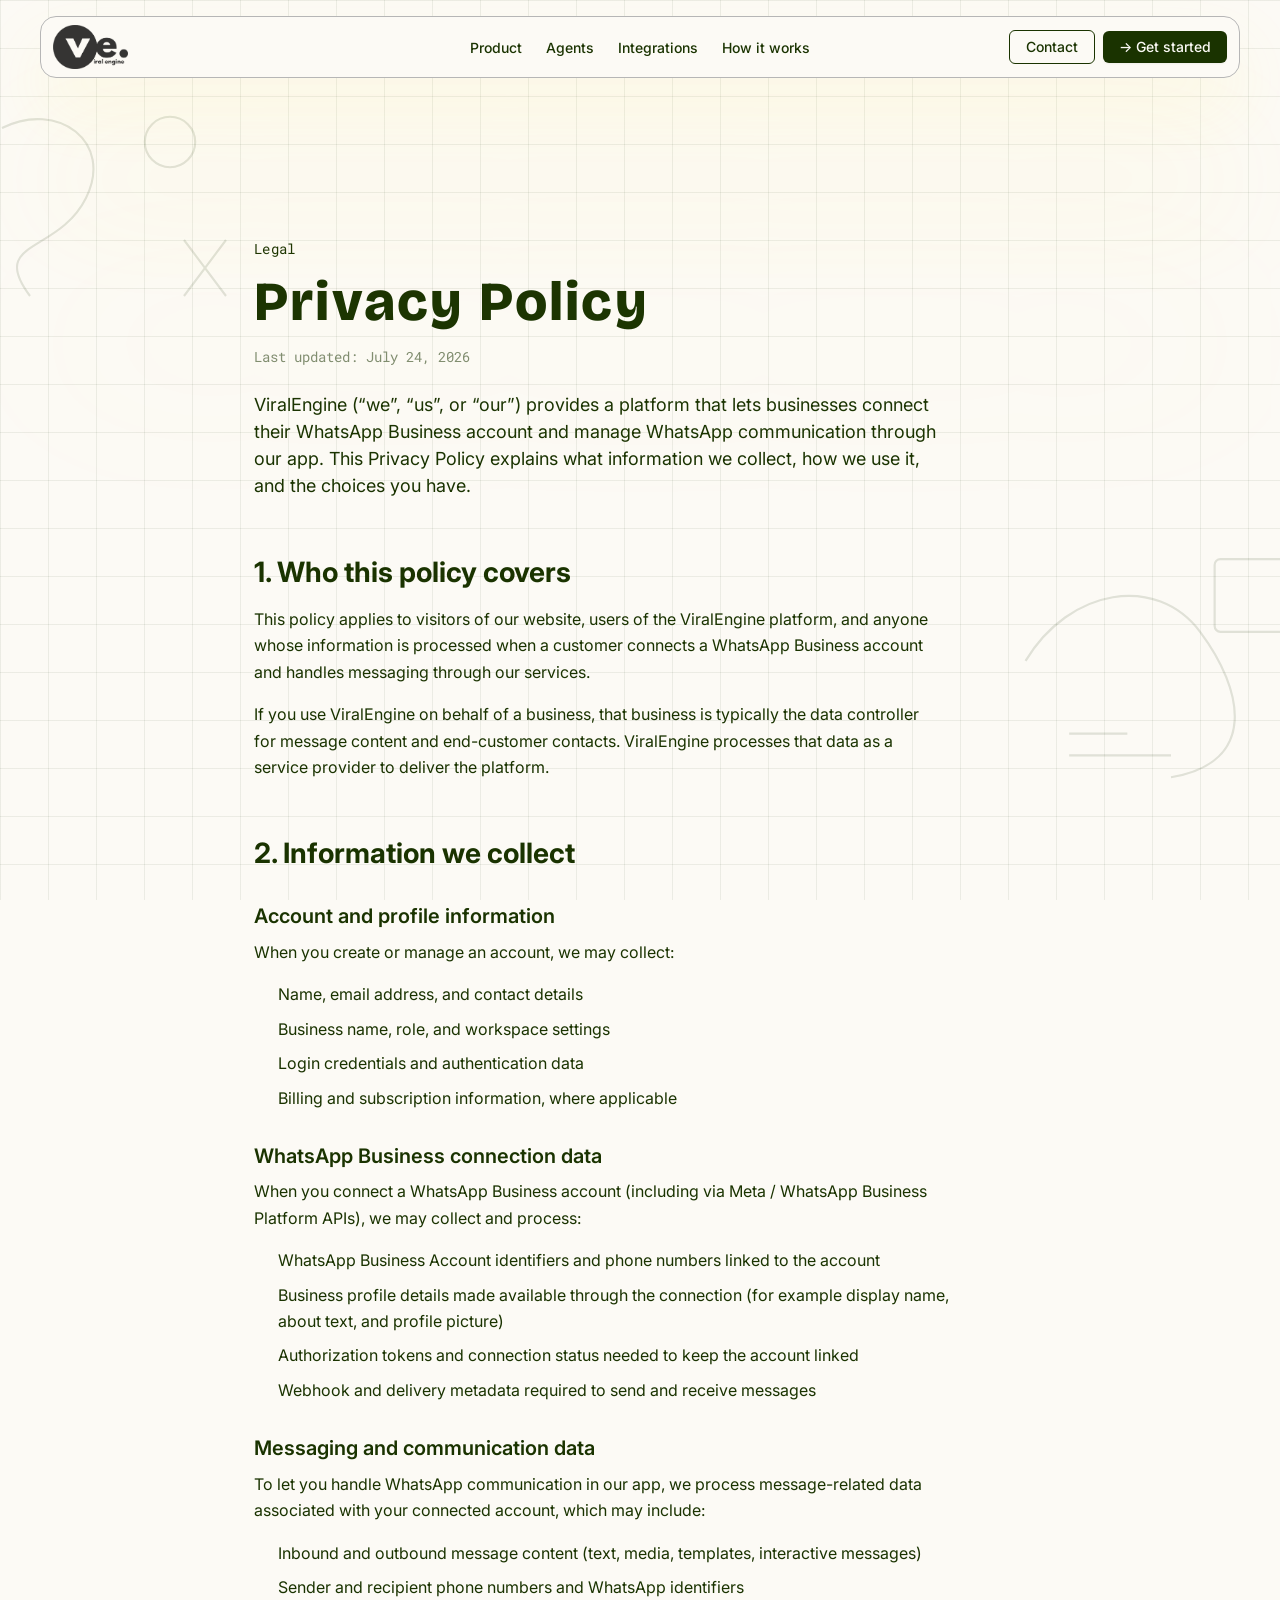
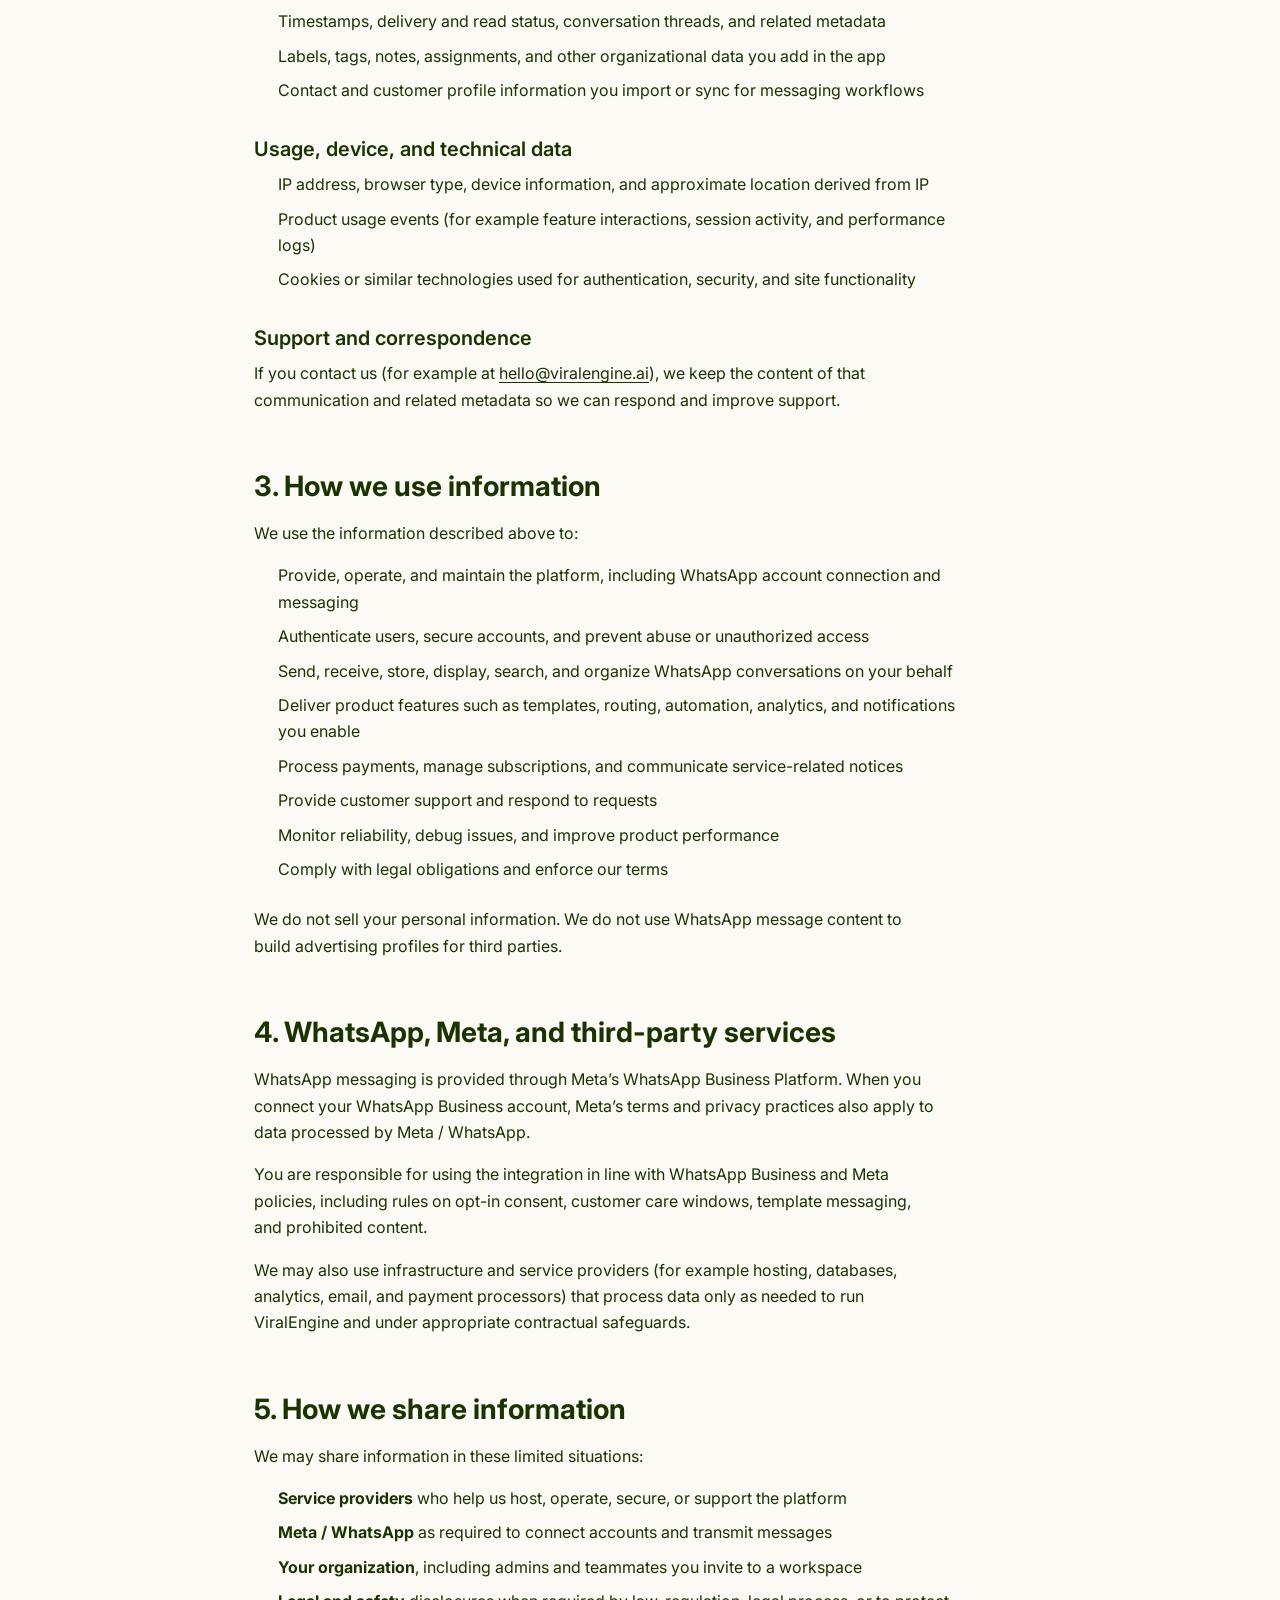
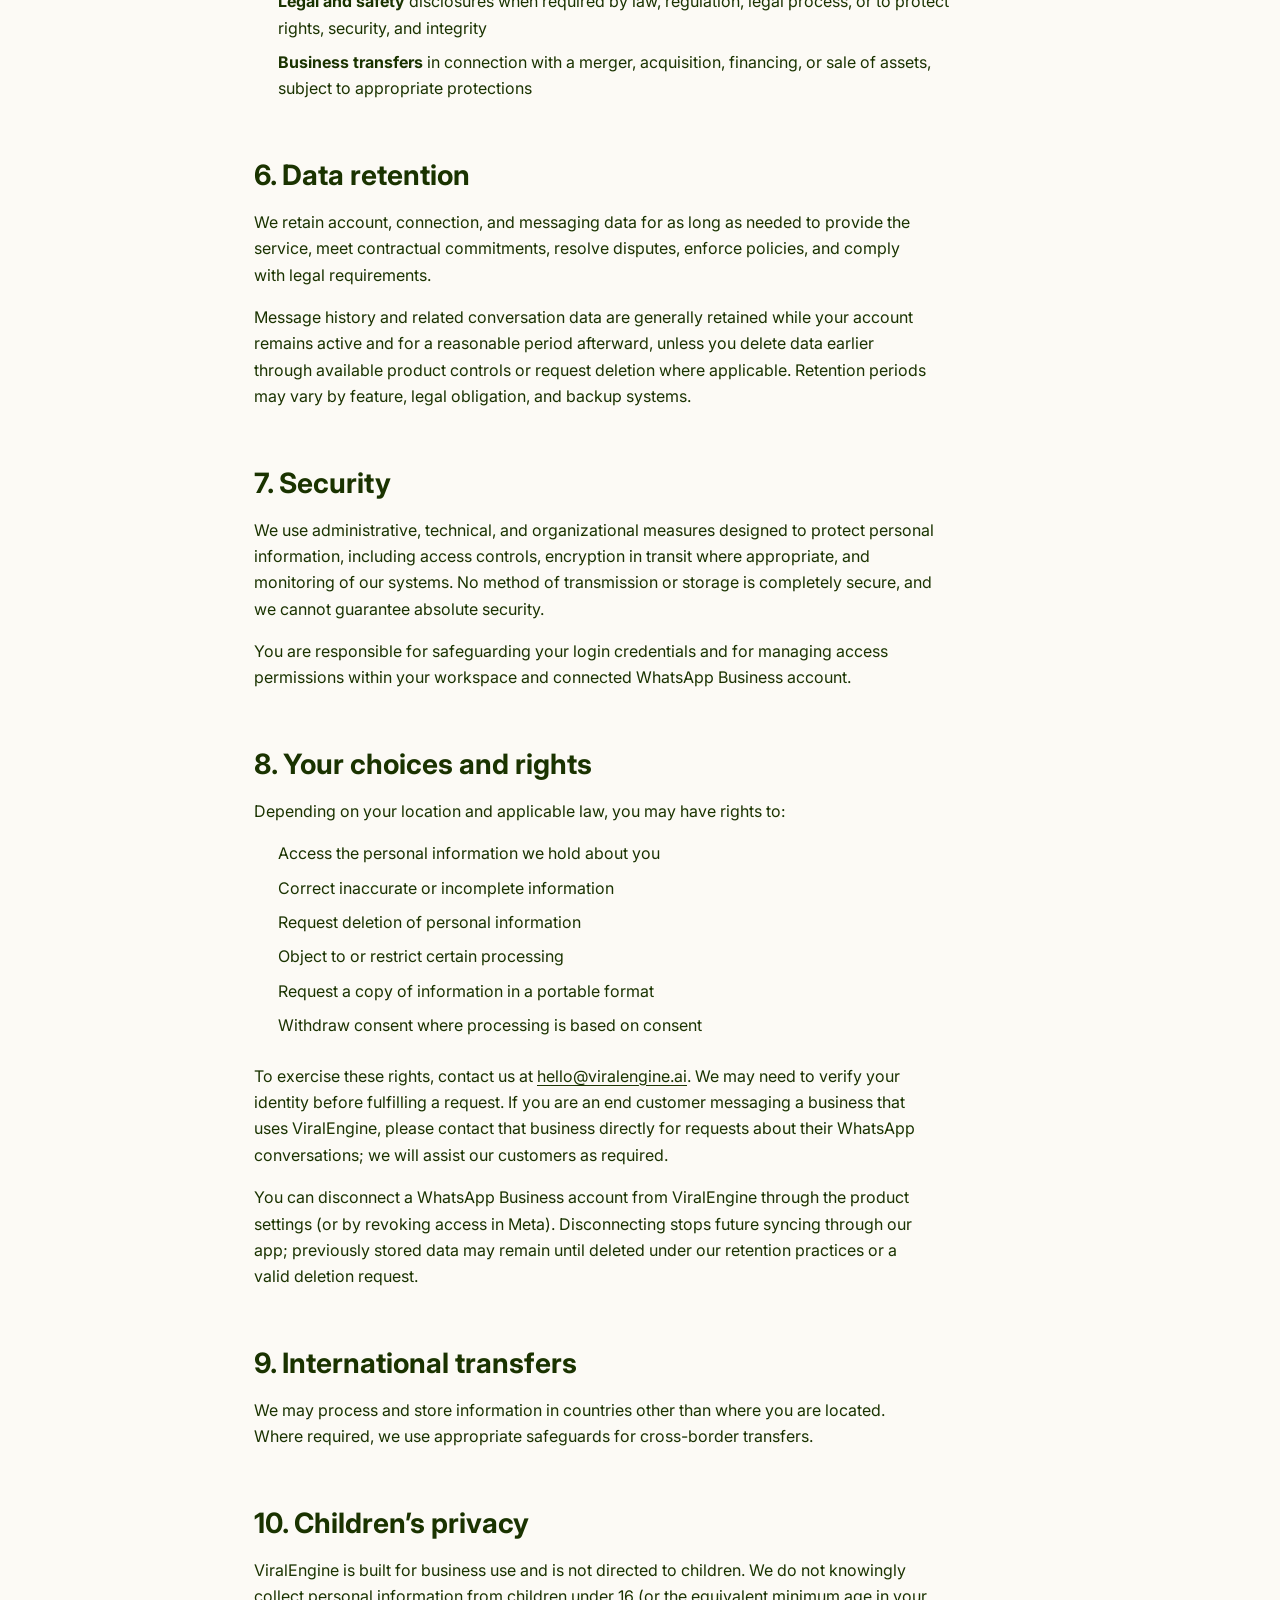
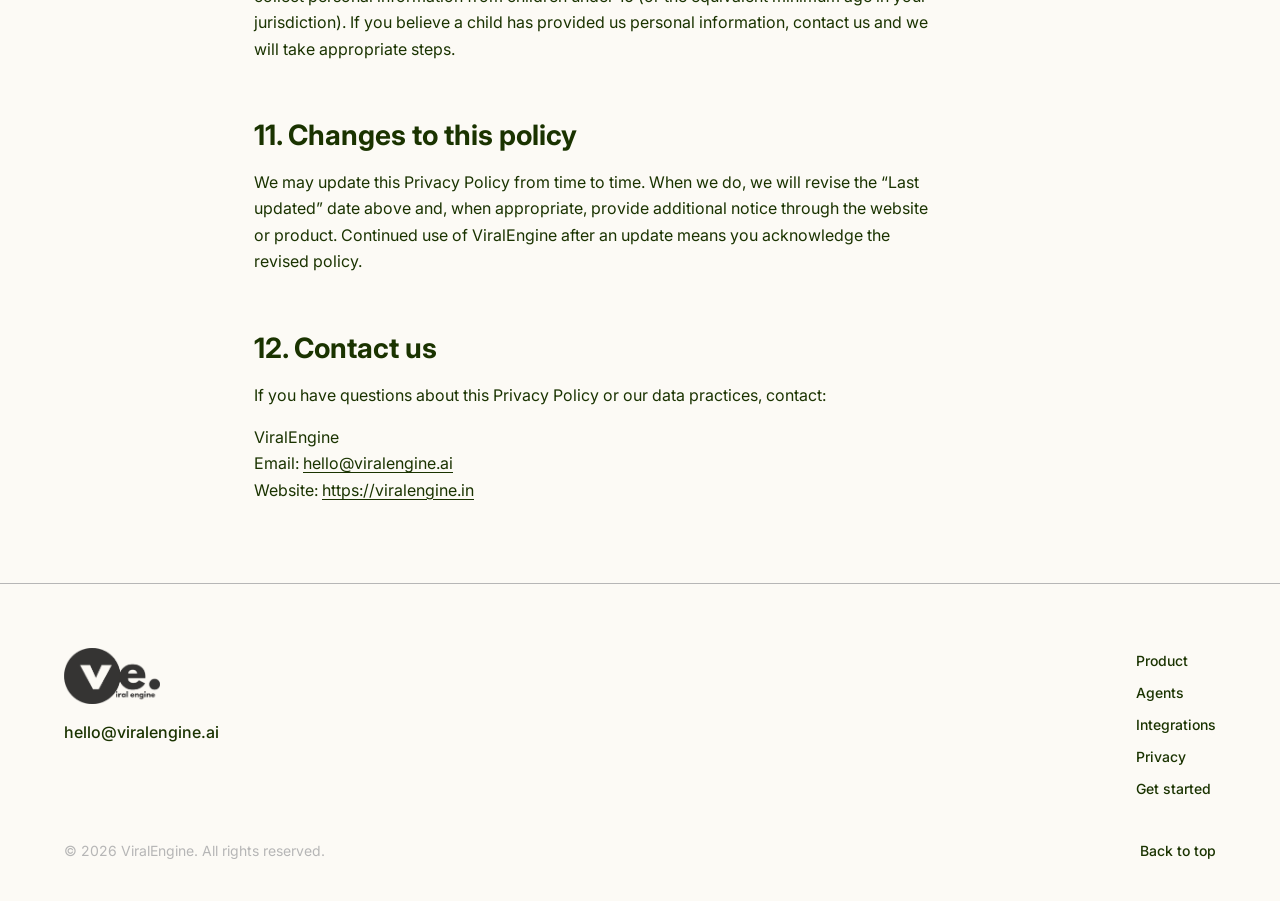
==== privacy.html @ c838c8eb "Add privacy policy page for WhatsApp Business platform use. Co-authored-by: Cursor <cursoragent@curs" ====
<!DOCTYPE html>
<html lang="en">
<head>
  <meta charset="UTF-8">
  <meta name="viewport" content="width=device-width, initial-scale=1.0">

  <title>Privacy Policy — ViralEngine</title>
  <meta name="description" content="How ViralEngine collects, uses, and protects data when you connect your WhatsApp Business account and manage messaging through our platform.">
  <meta name="robots" content="index, follow">

  <meta property="og:title" content="Privacy Policy — ViralEngine">
  <meta property="og:description" content="How ViralEngine handles account data, WhatsApp Business messaging, and your privacy rights.">
  <meta property="og:type" content="website">

  <link rel="preconnect" href="https://fonts.googleapis.com">
  <link rel="preconnect" href="https://fonts.gstatic.com" crossorigin>
  <link href="https://fonts.googleapis.com/css2?family=Bricolage+Grotesque:opsz,wght@12..96,800&family=Inter:wght@300;400;500;600;700&family=Roboto+Mono:wght@400&display=swap" rel="stylesheet">
  <link rel="stylesheet" href="./index.css">
</head>
<body>
  <div class="sketch-bg" aria-hidden="true">
    <svg class="sketch sketch--tl" viewBox="0 0 200 200" fill="none">
      <path d="M20 40c40-20 80 10 60 50s-70 30-40 70" stroke="currentColor" stroke-width="1.5"/>
      <circle cx="140" cy="50" r="18" stroke="currentColor" stroke-width="1.5"/>
      <path d="M150 120l30 40M180 120l-30 40" stroke="currentColor" stroke-width="1.5"/>
    </svg>
    <svg class="sketch sketch--br" viewBox="0 0 220 180" fill="none">
      <path d="M10 90c30-50 90-60 120-20s40 90-20 100" stroke="currentColor" stroke-width="1.5"/>
      <rect x="140" y="20" width="50" height="50" rx="4" stroke="currentColor" stroke-width="1.5"/>
      <path d="M40 140h40M40 155h70" stroke="currentColor" stroke-width="1.5"/>
    </svg>
  </div>

  <header class="nav" id="main-header">
    <div class="nav-shell">
      <a href="./index.html" class="nav-logo" id="nav-logo" aria-label="ViralEngine Home">
        <img class="logo-img" src="./assets/logo.png" alt="ViralEngine" width="137" height="80" decoding="async">
      </a>

      <nav aria-label="Main Navigation">
        <ul class="nav-links" id="nav-menu">
          <li><a href="./index.html#product">Product</a></li>
          <li><a href="./index.html#agents">Agents</a></li>
          <li><a href="./index.html#integrations">Integrations</a></li>
          <li><a href="./index.html#process">How it works</a></li>
          <li class="nav-mobile-cta">
            <a href="https://calendly.com/roopamg777/30min" target="_blank" rel="noopener noreferrer" class="btn-primary btn-primary--compact">→ Get started</a>
          </li>
        </ul>
      </nav>

      <div class="nav-actions">
        <a href="mailto:hello@viralengine.ai" class="btn-outline">Contact</a>
        <a href="https://calendly.com/roopamg777/30min" target="_blank" rel="noopener noreferrer" class="btn-primary btn-primary--compact">→ Get started</a>
        <button class="mobile-toggle" id="mobile-menu-toggle" aria-label="Toggle Navigation Menu" aria-expanded="false" type="button">
          <span></span>
          <span></span>
        </button>
      </div>
    </div>
  </header>

  <main>
    <section class="legal-hero">
      <div class="container container--narrow">
        <p class="mono-label">Legal</p>
        <h1 class="legal-title">Privacy Policy</h1>
        <p class="legal-updated">Last updated: July 24, 2026</p>
        <p class="legal-lead">
          ViralEngine (“we”, “us”, or “our”) provides a platform that lets businesses connect their WhatsApp Business account and manage WhatsApp communication through our app. This Privacy Policy explains what information we collect, how we use it, and the choices you have.
        </p>
      </div>
    </section>

    <section class="section section--tight legal-section">
      <div class="container container--narrow">
        <article class="legal-content">
          <h2>1. Who this policy covers</h2>
          <p>
            This policy applies to visitors of our website, users of the ViralEngine platform, and anyone whose information is processed when a customer connects a WhatsApp Business account and handles messaging through our services.
          </p>
          <p>
            If you use ViralEngine on behalf of a business, that business is typically the data controller for message content and end-customer contacts. ViralEngine processes that data as a service provider to deliver the platform.
          </p>

          <h2>2. Information we collect</h2>

          <h3>Account and profile information</h3>
          <p>When you create or manage an account, we may collect:</p>
          <ul>
            <li>Name, email address, and contact details</li>
            <li>Business name, role, and workspace settings</li>
            <li>Login credentials and authentication data</li>
            <li>Billing and subscription information, where applicable</li>
          </ul>

          <h3>WhatsApp Business connection data</h3>
          <p>
            When you connect a WhatsApp Business account (including via Meta / WhatsApp Business Platform APIs), we may collect and process:
          </p>
          <ul>
            <li>WhatsApp Business Account identifiers and phone numbers linked to the account</li>
            <li>Business profile details made available through the connection (for example display name, about text, and profile picture)</li>
            <li>Authorization tokens and connection status needed to keep the account linked</li>
            <li>Webhook and delivery metadata required to send and receive messages</li>
          </ul>

          <h3>Messaging and communication data</h3>
          <p>
            To let you handle WhatsApp communication in our app, we process message-related data associated with your connected account, which may include:
          </p>
          <ul>
            <li>Inbound and outbound message content (text, media, templates, interactive messages)</li>
            <li>Sender and recipient phone numbers and WhatsApp identifiers</li>
            <li>Timestamps, delivery and read status, conversation threads, and related metadata</li>
            <li>Labels, tags, notes, assignments, and other organizational data you add in the app</li>
            <li>Contact and customer profile information you import or sync for messaging workflows</li>
          </ul>

          <h3>Usage, device, and technical data</h3>
          <ul>
            <li>IP address, browser type, device information, and approximate location derived from IP</li>
            <li>Product usage events (for example feature interactions, session activity, and performance logs)</li>
            <li>Cookies or similar technologies used for authentication, security, and site functionality</li>
          </ul>

          <h3>Support and correspondence</h3>
          <p>
            If you contact us (for example at <a href="mailto:hello@viralengine.ai">hello@viralengine.ai</a>), we keep the content of that communication and related metadata so we can respond and improve support.
          </p>

          <h2>3. How we use information</h2>
          <p>We use the information described above to:</p>
          <ul>
            <li>Provide, operate, and maintain the platform, including WhatsApp account connection and messaging</li>
            <li>Authenticate users, secure accounts, and prevent abuse or unauthorized access</li>
            <li>Send, receive, store, display, search, and organize WhatsApp conversations on your behalf</li>
            <li>Deliver product features such as templates, routing, automation, analytics, and notifications you enable</li>
            <li>Process payments, manage subscriptions, and communicate service-related notices</li>
            <li>Provide customer support and respond to requests</li>
            <li>Monitor reliability, debug issues, and improve product performance</li>
            <li>Comply with legal obligations and enforce our terms</li>
          </ul>
          <p>
            We do not sell your personal information. We do not use WhatsApp message content to build advertising profiles for third parties.
          </p>

          <h2>4. WhatsApp, Meta, and third-party services</h2>
          <p>
            WhatsApp messaging is provided through Meta’s WhatsApp Business Platform. When you connect your WhatsApp Business account, Meta’s terms and privacy practices also apply to data processed by Meta / WhatsApp.
          </p>
          <p>
            You are responsible for using the integration in line with WhatsApp Business and Meta policies, including rules on opt-in consent, customer care windows, template messaging, and prohibited content.
          </p>
          <p>
            We may also use infrastructure and service providers (for example hosting, databases, analytics, email, and payment processors) that process data only as needed to run ViralEngine and under appropriate contractual safeguards.
          </p>

          <h2>5. How we share information</h2>
          <p>We may share information in these limited situations:</p>
          <ul>
            <li><strong>Service providers</strong> who help us host, operate, secure, or support the platform</li>
            <li><strong>Meta / WhatsApp</strong> as required to connect accounts and transmit messages</li>
            <li><strong>Your organization</strong>, including admins and teammates you invite to a workspace</li>
            <li><strong>Legal and safety</strong> disclosures when required by law, regulation, legal process, or to protect rights, security, and integrity</li>
            <li><strong>Business transfers</strong> in connection with a merger, acquisition, financing, or sale of assets, subject to appropriate protections</li>
          </ul>

          <h2>6. Data retention</h2>
          <p>
            We retain account, connection, and messaging data for as long as needed to provide the service, meet contractual commitments, resolve disputes, enforce policies, and comply with legal requirements.
          </p>
          <p>
            Message history and related conversation data are generally retained while your account remains active and for a reasonable period afterward, unless you delete data earlier through available product controls or request deletion where applicable. Retention periods may vary by feature, legal obligation, and backup systems.
          </p>

          <h2>7. Security</h2>
          <p>
            We use administrative, technical, and organizational measures designed to protect personal information, including access controls, encryption in transit where appropriate, and monitoring of our systems. No method of transmission or storage is completely secure, and we cannot guarantee absolute security.
          </p>
          <p>
            You are responsible for safeguarding your login credentials and for managing access permissions within your workspace and connected WhatsApp Business account.
          </p>

          <h2>8. Your choices and rights</h2>
          <p>Depending on your location and applicable law, you may have rights to:</p>
          <ul>
            <li>Access the personal information we hold about you</li>
            <li>Correct inaccurate or incomplete information</li>
            <li>Request deletion of personal information</li>
            <li>Object to or restrict certain processing</li>
            <li>Request a copy of information in a portable format</li>
            <li>Withdraw consent where processing is based on consent</li>
          </ul>
          <p>
            To exercise these rights, contact us at <a href="mailto:hello@viralengine.ai">hello@viralengine.ai</a>. We may need to verify your identity before fulfilling a request. If you are an end customer messaging a business that uses ViralEngine, please contact that business directly for requests about their WhatsApp conversations; we will assist our customers as required.
          </p>
          <p>
            You can disconnect a WhatsApp Business account from ViralEngine through the product settings (or by revoking access in Meta). Disconnecting stops future syncing through our app; previously stored data may remain until deleted under our retention practices or a valid deletion request.
          </p>

          <h2>9. International transfers</h2>
          <p>
            We may process and store information in countries other than where you are located. Where required, we use appropriate safeguards for cross-border transfers.
          </p>

          <h2>10. Children’s privacy</h2>
          <p>
            ViralEngine is built for business use and is not directed to children. We do not knowingly collect personal information from children under 16 (or the equivalent minimum age in your jurisdiction). If you believe a child has provided us personal information, contact us and we will take appropriate steps.
          </p>

          <h2>11. Changes to this policy</h2>
          <p>
            We may update this Privacy Policy from time to time. When we do, we will revise the “Last updated” date above and, when appropriate, provide additional notice through the website or product. Continued use of ViralEngine after an update means you acknowledge the revised policy.
          </p>

          <h2>12. Contact us</h2>
          <p>
            If you have questions about this Privacy Policy or our data practices, contact:
          </p>
          <p>
            ViralEngine<br>
            Email: <a href="mailto:hello@viralengine.ai">hello@viralengine.ai</a><br>
            Website: <a href="https://viralengine.in">https://viralengine.in</a>
          </p>
        </article>
      </div>
    </section>
  </main>

  <footer class="footer" id="footer">
    <div class="footer-inner">
      <div class="footer-top">
        <div class="footer-brand">
          <a href="./index.html" class="nav-logo" aria-label="ViralEngine Home">
            <img class="logo-img logo-img--footer" src="./assets/logo.png" alt="ViralEngine" width="154" height="90" decoding="async">
          </a>
          <a href="mailto:hello@viralengine.ai" class="footer-email">hello@viralengine.ai</a>
        </div>
        <ul class="footer-links">
          <li><a href="./index.html#product">Product</a></li>
          <li><a href="./index.html#agents">Agents</a></li>
          <li><a href="./index.html#integrations">Integrations</a></li>
          <li><a href="./privacy.html" aria-current="page">Privacy</a></li>
          <li><a href="https://calendly.com/roopamg777/30min" target="_blank" rel="noopener noreferrer">Get started</a></li>
        </ul>
      </div>
      <div class="footer-bottom">
        <span class="footer-copy">© 2026 ViralEngine. All rights reserved.</span>
        <a href="#main-header" class="footer-back">Back to top</a>
      </div>
    </div>
  </footer>

  <script src="./index.js"></script>
</body>
</html>
---- index.css ----
/*
 * ViralEngine — Say Briefly design system
 * Cream paper sketchbook · forest ink · highlighter yellow
 */

:root {
  /* Colors */
  --color-forest-ink: #1a3300;
  --color-highlighter-yellow: #ffe95c;
  --color-cream-paper: #fcfaf5;
  --color-pencil-gray: #b6b6b6;
  --color-whisper-gray: #f1f1f1;
  --color-sticky-note-teal: #a8e5e5;
  --color-sticky-note-mint: #d5f5c2;
  --color-sticky-note-blush: #f6d0ff;
  --color-terracotta: #cb5521;

  /* Typography — Font Families */
  --font-bricolage-grotesque: 'Bricolage Grotesque', ui-sans-serif, system-ui, sans-serif;
  --font-inter: 'Inter', ui-sans-serif, system-ui, sans-serif;
  --font-roboto-mono: 'Roboto Mono', ui-monospace, SFMono-Regular, Menlo, Consolas, monospace;

  /* Typography — Scale */
  --text-micro: 11px;
  --leading-micro: 1.3;
  --text-caption: 14px;
  --leading-caption: 1.5;
  --text-body-sm: 16px;
  --leading-body-sm: 1.5;
  --text-body: 18px;
  --leading-body: 1.5;
  --text-body-lg: 20px;
  --leading-body-lg: 1.38;
  --text-subheading: 28px;
  --leading-subheading: 1.25;
  --text-heading-sm: 40px;
  --leading-heading-sm: 1.1;
  --text-heading: 55px;
  --leading-heading: 1;
  --tracking-heading: 2.2px;
  --text-heading-lg: 66px;
  --leading-heading-lg: 1;
  --tracking-heading-lg: 3.3px;
  --text-display: 90px;
  --leading-display: 1;
  --tracking-display: 4.5px;

  /* Weights */
  --font-weight-light: 300;
  --font-weight-regular: 400;
  --font-weight-medium: 500;
  --font-weight-semibold: 600;
  --font-weight-bold: 700;
  --font-weight-extrabold: 800;

  /* Spacing */
  --spacing-unit: 8px;
  --spacing-8: 8px;
  --spacing-16: 16px;
  --spacing-24: 24px;
  --spacing-32: 32px;
  --spacing-40: 40px;
  --spacing-48: 48px;
  --spacing-56: 56px;
  --spacing-64: 64px;
  --spacing-80: 80px;
  --spacing-96: 96px;
  --spacing-120: 120px;

  /* Layout */
  --page-max-width: 1200px;
  --section-gap: 64px;
  --card-padding: 24px;
  --element-gap: 16px;

  /* Radii */
  --radius-md: 6px;
  --radius-xl: 12px;
  --radius-2xl: 16px;
  --radius-full: 9999px;
  --radius-nav: 16px;
  --radius-tags: 9999px;
  --radius-cards: 12px;
  --radius-buttons: 6px;

  /* Shadows */
  --shadow-subtle: rgba(0, 0, 0, 0.05) 0px 1px 2px 0px;
  --shadow-subtle-2: rgba(0, 0, 0, 0.1) 0px 1px 3px 0px, rgba(0, 0, 0, 0.1) 0px 1px 2px -1px;
  --shadow-xl: rgba(255, 235, 90, 0.01) 0px 527px 211px 0px, rgba(255, 235, 90, 0.05) 0px 297px 178px 0px, rgba(255, 235, 90, 0.09) 0px 132px 132px 0px, rgba(255, 235, 90, 0.1) 0px 33px 72px 0px;

  /* Surfaces */
  --surface-cream-paper: #fcfaf5;
  --surface-sticky-note-mint: #d5f5c2;
  --surface-highlighter-yellow: #ffe95c;
  --surface-sticky-note-blush: #f6d0ff;
  --surface-sticky-note-teal: #a8e5e5;

  /* Motion */
  --ease-out: cubic-bezier(0.16, 1, 0.3, 1);
}

/* ===== RESETS ===== */
*, *::before, *::after {
  box-sizing: border-box;
  margin: 0;
  padding: 0;
}

html {
  scroll-behavior: smooth;
  font-size: 16px;
  color: var(--color-forest-ink);
  font-family: var(--font-inter);
  -webkit-font-smoothing: antialiased;
  -moz-osx-font-smoothing: grayscale;
  overflow-x: hidden;
  background-color: var(--color-cream-paper);
  background-image:
    linear-gradient(to right, rgba(26, 51, 0, 0.07) 1px, transparent 1px),
    linear-gradient(to bottom, rgba(26, 51, 0, 0.07) 1px, transparent 1px);
  background-size: 48px 48px;
  background-attachment: fixed;
}

body {
  overflow-x: hidden;
  line-height: var(--leading-body);
  background: transparent;
  font-weight: var(--font-weight-regular);
  min-height: 100vh;
  position: relative;
}

img {
  max-width: 100%;
  display: block;
}

a {
  text-decoration: none;
  color: inherit;
}

ul, ol {
  list-style: none;
}

button {
  font-family: var(--font-inter);
  cursor: pointer;
  border: none;
  background: none;
}

/* ===== SKETCH ATMOSPHERE ===== */
.sketch-bg {
  pointer-events: none;
  position: fixed;
  inset: 0;
  z-index: 0;
  overflow: hidden;
}

.sketch {
  position: absolute;
  color: var(--color-forest-ink);
  opacity: 0.12;
  width: min(280px, 40vw);
}

.sketch--tl {
  top: 8%;
  left: -2%;
  animation: sketch-drift 18s ease-in-out infinite alternate;
}

.sketch--br {
  bottom: 12%;
  right: -4%;
  width: min(320px, 45vw);
  animation: sketch-drift 22s ease-in-out infinite alternate-reverse;
}

@keyframes sketch-drift {
  from { transform: translate(0, 0) rotate(0deg); }
  to { transform: translate(12px, -18px) rotate(2deg); }
}

.nav,
main,
.footer {
  position: relative;
  z-index: 1;
}

/* ===== LAYOUT ===== */
.container {
  width: 100%;
  max-width: var(--page-max-width);
  margin: 0 auto;
  padding: 0 var(--spacing-24);
}

.container--narrow {
  max-width: 820px;
}

.section {
  padding: var(--spacing-96) 0;
}

.section--tight {
  padding: var(--spacing-64) 0;
}

.section-intro {
  max-width: 720px;
  margin: 0 0 var(--spacing-64);
}

.section-intro--center {
  margin-left: auto;
  margin-right: auto;
  text-align: center;
}

.section-intro--center .section-lead {
  margin-left: auto;
  margin-right: auto;
}

.section-display {
  font-family: var(--font-bricolage-grotesque);
  font-weight: var(--font-weight-extrabold);
  font-size: clamp(36px, 5.5vw, var(--text-heading-lg));
  line-height: var(--leading-heading-lg);
  letter-spacing: 0.04em;
  color: var(--color-forest-ink);
}

.section-lead {
  margin-top: var(--spacing-24);
  font-size: var(--text-body);
  line-height: var(--leading-body);
  color: var(--color-forest-ink);
  max-width: 600px;
}

.section-lead--left {
  margin-left: 0;
  text-align: left;
}

.highlight {
  background-color: var(--color-highlighter-yellow);
  box-decoration-break: clone;
  -webkit-box-decoration-break: clone;
  padding: 0 0.12em;
}

.mono-label {
  font-family: var(--font-roboto-mono);
  font-size: var(--text-caption);
  line-height: var(--leading-caption);
  color: var(--color-forest-ink);
  letter-spacing: 0.02em;
}

/* ===== BUTTONS ===== */
.btn-primary {
  display: inline-flex;
  align-items: center;
  justify-content: center;
  gap: 8px;
  padding: 19px 40px;
  background: var(--color-forest-ink);
  color: var(--color-cream-paper);
  border: none;
  border-radius: var(--radius-buttons);
  font-family: var(--font-inter);
  font-size: var(--text-body-sm);
  font-weight: var(--font-weight-medium);
  line-height: 1.2;
  box-shadow: var(--shadow-subtle);
  transition: transform 0.2s var(--ease-out), box-shadow 0.2s var(--ease-out);
}

.btn-primary:hover {
  transform: translateY(-1px);
  box-shadow: var(--shadow-subtle-2);
}

.btn-primary:focus-visible {
  outline: 2px solid var(--color-forest-ink);
  outline-offset: 3px;
}

.btn-primary--compact {
  padding: 8px 16px;
  font-size: var(--text-caption);
}

.btn-outline {
  display: inline-flex;
  align-items: center;
  justify-content: center;
  padding: 8px 16px;
  background: transparent;
  color: var(--color-forest-ink);
  border: 1px solid var(--color-forest-ink);
  border-radius: var(--radius-buttons);
  font-family: var(--font-inter);
  font-size: var(--text-caption);
  font-weight: var(--font-weight-medium);
  line-height: 1.2;
  transition: background 0.2s var(--ease-out);
}

.btn-outline:hover {
  background: rgba(26, 51, 0, 0.04);
}

.btn-outline:focus-visible {
  outline: 2px solid var(--color-forest-ink);
  outline-offset: 3px;
}

.btn-pastel {
  display: inline-flex;
  align-items: center;
  justify-content: center;
  padding: 12px 20px;
  border-radius: var(--radius-buttons);
  font-family: var(--font-inter);
  font-size: var(--text-body-sm);
  font-weight: var(--font-weight-medium);
  color: var(--color-forest-ink);
  transition: transform 0.2s var(--ease-out);
}

.btn-pastel:hover {
  transform: translateY(-1px);
}

.btn-pastel--blush {
  background: var(--color-sticky-note-blush);
}

.btn-pastel:focus-visible {
  outline: 2px solid var(--color-forest-ink);
  outline-offset: 3px;
}

.cta-stack {
  display: flex;
  flex-direction: column;
  align-items: center;
  gap: var(--spacing-16);
}

.reassurance {
  font-size: var(--text-caption);
  line-height: var(--leading-caption);
  color: var(--color-pencil-gray);
}

/* ===== LOGO ===== */
.nav-logo {
  display: inline-flex;
  align-items: center;
  flex-shrink: 0;
  line-height: 0;
}

.logo-img {
  display: block;
  height: 44px;
  width: auto;
}

.logo-img--footer {
  height: 56px;
}

/* ===== NAV ===== */
.nav {
  position: sticky;
  top: 0;
  z-index: 50;
  padding: var(--spacing-16) var(--spacing-24) var(--spacing-8);
  display: flex;
  justify-content: center;
}

.nav-shell {
  width: 100%;
  max-width: var(--page-max-width);
  background: var(--color-cream-paper);
  border: 1px solid var(--color-pencil-gray);
  border-radius: var(--radius-nav);
  box-shadow: var(--shadow-xl);
  padding: 8px 12px;
  display: grid;
  grid-template-columns: 1fr auto 1fr;
  align-items: center;
  gap: var(--spacing-16);
}

.nav-logo {
  justify-self: start;
}

.nav > .nav-shell > nav {
  justify-self: center;
}

.nav-links {
  display: flex;
  align-items: center;
  gap: var(--spacing-24);
}

.nav-links a {
  font-size: var(--text-caption);
  font-weight: var(--font-weight-medium);
  color: var(--color-forest-ink);
  line-height: 1.2;
}

.nav-links a:hover {
  opacity: 0.7;
}

.nav-links a:focus-visible {
  outline: 2px solid var(--color-forest-ink);
  outline-offset: 3px;
}

.nav-mobile-cta {
  display: none;
}

.nav-actions {
  display: flex;
  align-items: center;
  justify-content: flex-end;
  gap: var(--spacing-8);
  justify-self: end;
}

.mobile-toggle {
  display: none;
  width: 36px;
  height: 36px;
  align-items: center;
  justify-content: center;
  flex-direction: column;
  gap: 6px;
  border-radius: var(--radius-buttons);
}

.mobile-toggle span {
  display: block;
  width: 18px;
  height: 1.5px;
  background: var(--color-forest-ink);
  transition: transform 0.25s var(--ease-out);
}

.mobile-toggle.active span:nth-child(1) {
  transform: translateY(3.75px) rotate(45deg);
}

.mobile-toggle.active span:nth-child(2) {
  transform: translateY(-3.75px) rotate(-45deg);
}

.mobile-toggle:focus-visible {
  outline: 2px solid var(--color-forest-ink);
  outline-offset: 2px;
}

/* ===== HERO ===== */
.hero {
  min-height: min(88vh, 900px);
  display: flex;
  align-items: center;
  justify-content: center;
  padding: var(--spacing-80) var(--spacing-24) var(--spacing-96);
}

.hero-inner {
  max-width: 920px;
  text-align: center;
  display: flex;
  flex-direction: column;
  align-items: center;
  gap: var(--spacing-32);
}

.tagline-badge {
  display: inline-flex;
  align-items: center;
  gap: 6px;
  padding: 4px 10px;
  background: var(--color-highlighter-yellow);
  border-radius: var(--radius-buttons);
  font-family: var(--font-inter);
  font-size: 12px;
  font-weight: var(--font-weight-medium);
  color: var(--color-forest-ink);
  line-height: 1.3;
  animation: fade-up 0.7s var(--ease-out) both;
}

.tagline-badge__icon {
  font-size: 11px;
  line-height: 1;
}

.display-headline {
  font-family: var(--font-bricolage-grotesque);
  font-weight: var(--font-weight-extrabold);
  font-size: clamp(42px, 8vw, var(--text-display));
  line-height: var(--leading-display);
  letter-spacing: 0.045em;
  color: var(--color-forest-ink);
  animation: fade-up 0.7s var(--ease-out) 0.08s both;
}

.hero-sub {
  font-size: var(--text-body-lg);
  line-height: var(--leading-body-lg);
  color: var(--color-forest-ink);
  max-width: 580px;
  animation: fade-up 0.7s var(--ease-out) 0.16s both;
}

.hero-inner .cta-stack {
  animation: fade-up 0.7s var(--ease-out) 0.24s both;
}

@keyframes fade-up {
  from {
    opacity: 0;
    transform: translateY(14px);
  }
  to {
    opacity: 1;
    transform: translateY(0);
  }
}

/* ===== STICKY CARDS ===== */
.story-stack {
  display: flex;
  flex-direction: column;
  gap: var(--spacing-24);
  max-width: 720px;
  margin: 0 auto;
}

.sticky-card {
  border-radius: var(--radius-cards);
  padding: var(--spacing-32) var(--card-padding);
  display: flex;
  flex-direction: column;
  gap: var(--spacing-16);
  color: var(--color-forest-ink);
}

.sticky-card--mint {
  background: var(--color-sticky-note-mint);
}

.sticky-card--teal {
  background: var(--color-sticky-note-teal);
}

.sticky-card--cream {
  background: var(--color-cream-paper);
}

.sticky-card--bordered {
  border: 1px solid var(--color-forest-ink);
}

.sticky-card__title {
  font-family: var(--font-inter);
  font-size: 24px;
  font-weight: var(--font-weight-semibold);
  line-height: 1.25;
}

.sticky-card__body {
  font-size: var(--text-body-sm);
  line-height: var(--leading-body-sm);
}

/* ===== FEATURE ROW ===== */
.feature-row {
  display: grid;
  grid-template-columns: repeat(3, 1fr);
  gap: var(--spacing-40);
  margin-bottom: var(--spacing-64);
}

.feature-block {
  display: flex;
  flex-direction: column;
  gap: var(--spacing-16);
  text-align: left;
}

.feature-block__title {
  font-family: var(--font-inter);
  font-size: var(--text-subheading);
  font-weight: var(--font-weight-bold);
  line-height: var(--leading-subheading);
  color: var(--color-forest-ink);
}

.feature-block__body {
  font-size: var(--text-body-sm);
  line-height: var(--leading-body-sm);
  color: var(--color-forest-ink);
  max-width: 36ch;
}

.pill-tag {
  display: inline-flex;
  align-self: flex-start;
  padding: 4px 12px;
  border-radius: var(--radius-tags);
  background: var(--color-highlighter-yellow);
  font-family: var(--font-roboto-mono);
  font-size: 12px;
  color: var(--color-forest-ink);
  line-height: 1.4;
}

.callout {
  background: var(--color-highlighter-yellow);
  border-radius: var(--radius-cards);
  padding: var(--spacing-48) var(--spacing-32);
  text-align: center;
  display: flex;
  flex-direction: column;
  align-items: center;
  gap: var(--spacing-24);
  max-width: 880px;
  margin: 0 auto;
}

.callout__stat {
  font-family: var(--font-bricolage-grotesque);
  font-weight: var(--font-weight-extrabold);
  font-size: clamp(28px, 4vw, var(--text-heading-sm));
  line-height: 1.15;
  letter-spacing: 0.04em;
  color: var(--color-forest-ink);
  max-width: 18ch;
}

.callout__body {
  font-size: var(--text-body);
  line-height: var(--leading-body);
  max-width: 520px;
  color: var(--color-forest-ink);
}

/* ===== AGENTS ===== */
.agent-intro {
  max-width: 720px;
  margin-bottom: var(--spacing-48);
  display: flex;
  flex-direction: column;
  gap: var(--spacing-16);
}

.capability-list {
  display: grid;
  grid-template-columns: repeat(3, 1fr);
  gap: var(--spacing-16);
  margin-bottom: var(--spacing-64);
}

.capability-item {
  background: var(--color-cream-paper);
  border: 1px solid var(--color-forest-ink);
  border-radius: var(--radius-cards);
  padding: var(--spacing-24);
  font-size: var(--text-body-sm);
  font-weight: var(--font-weight-medium);
  line-height: var(--leading-body-sm);
  color: var(--color-forest-ink);
}

/* One pastel accent per row — cream separates sticky-note rhythm */
.capability-item:nth-child(1) {
  background: var(--color-sticky-note-mint);
  border-color: transparent;
}

.capability-item:nth-child(5) {
  background: var(--color-sticky-note-teal);
  border-color: transparent;
}

.capability-item:nth-child(9) {
  background: var(--color-sticky-note-blush);
  border-color: transparent;
}

.agent-strip {
  display: flex;
  align-items: center;
  justify-content: space-between;
  gap: var(--spacing-32);
  padding: var(--spacing-40);
  background: var(--color-cream-paper);
  border: 1px solid var(--color-forest-ink);
  border-radius: var(--radius-cards);
}

.agent-strip__text {
  font-size: var(--text-body);
  line-height: var(--leading-body);
  max-width: 560px;
  color: var(--color-forest-ink);
}

/* ===== INTEGRATIONS ===== */
.integration-grid {
  display: grid;
  grid-template-columns: repeat(2, 1fr);
  gap: var(--spacing-24);
  max-width: 960px;
  margin: 0 auto;
}

/* ===== PROCESS ===== */
.process-list {
  display: flex;
  flex-direction: column;
  gap: var(--spacing-24);
  max-width: 800px;
  margin: 0 auto;
}

.process-step {
  display: grid;
  grid-template-columns: 56px 1fr;
  gap: var(--spacing-24);
  align-items: start;
  padding: var(--spacing-32);
  background: var(--color-cream-paper);
  border: 1px solid var(--color-pencil-gray);
  border-radius: var(--radius-cards);
}

.process-step:nth-child(1) { background: var(--color-sticky-note-mint); border-color: transparent; }
.process-step:nth-child(2),
.process-step:nth-child(3) { background: var(--color-cream-paper); border-color: var(--color-pencil-gray); }
.process-step:nth-child(4) { background: var(--color-highlighter-yellow); border-color: transparent; }

.process-step__num {
  font-family: var(--font-bricolage-grotesque);
  font-weight: var(--font-weight-extrabold);
  font-size: var(--text-heading-sm);
  line-height: 1;
  letter-spacing: 0.04em;
  color: var(--color-forest-ink);
}

.process-step__title {
  font-size: 24px;
  font-weight: var(--font-weight-semibold);
  line-height: 1.25;
  margin-bottom: var(--spacing-8);
  color: var(--color-forest-ink);
}

.process-step__body {
  font-size: var(--text-body-sm);
  line-height: var(--leading-body-sm);
  color: var(--color-forest-ink);
  max-width: 52ch;
}

/* ===== CLOSING ===== */
.closing-panel {
  text-align: center;
  max-width: 720px;
  margin: 0 auto;
  display: flex;
  flex-direction: column;
  align-items: center;
  gap: var(--spacing-24);
}

.closing-panel__quote {
  font-family: var(--font-bricolage-grotesque);
  font-weight: var(--font-weight-extrabold);
  font-size: clamp(28px, 4vw, var(--text-heading));
  line-height: 1.15;
  letter-spacing: 0.04em;
  color: var(--color-forest-ink);
}

.closing-panel__punch {
  font-size: var(--text-body-lg);
  font-weight: var(--font-weight-medium);
  color: var(--color-forest-ink);
}

/* ===== FINAL CTA ===== */
.final-cta {
  text-align: center;
  display: flex;
  flex-direction: column;
  align-items: center;
  gap: var(--spacing-32);
}

.final-cta .section-lead {
  margin-top: 0;
}

/* ===== FOOTER ===== */
.footer {
  padding: var(--spacing-64) 0 var(--spacing-40);
  border-top: 1px solid var(--color-pencil-gray);
}

.footer-inner {
  max-width: var(--page-max-width);
  margin: 0 auto;
  padding: 0 var(--spacing-24);
  display: flex;
  flex-direction: column;
  gap: var(--spacing-40);
}

.footer-top {
  display: flex;
  justify-content: space-between;
  align-items: flex-start;
  gap: var(--spacing-32);
  flex-wrap: wrap;
}

.footer-brand {
  display: flex;
  flex-direction: column;
  gap: var(--spacing-16);
}

.footer-email {
  font-size: var(--text-body-sm);
  font-weight: var(--font-weight-medium);
  color: var(--color-forest-ink);
}

.footer-email:hover {
  text-decoration: underline;
}

.footer-links {
  display: flex;
  flex-direction: column;
  gap: var(--spacing-8);
}

.footer-links a {
  font-size: var(--text-caption);
  font-weight: var(--font-weight-medium);
  color: var(--color-forest-ink);
}

.footer-links a:hover {
  opacity: 0.7;
}

.footer-bottom {
  display: flex;
  justify-content: space-between;
  align-items: center;
  gap: var(--spacing-16);
  flex-wrap: wrap;
}

.footer-copy {
  font-size: var(--text-caption);
  color: var(--color-pencil-gray);
}

.footer-back {
  font-size: var(--text-caption);
  font-weight: var(--font-weight-medium);
  color: var(--color-forest-ink);
}

.footer-back:hover {
  opacity: 0.7;
}

/* ===== LEGAL / PRIVACY ===== */
.legal-hero {
  padding: calc(var(--spacing-120) + var(--spacing-32)) 0 var(--spacing-32);
}

.legal-title {
  font-family: var(--font-bricolage-grotesque);
  font-weight: var(--font-weight-extrabold);
  font-size: clamp(40px, 8vw, var(--text-heading));
  line-height: var(--leading-heading);
  letter-spacing: var(--tracking-heading);
  color: var(--color-forest-ink);
  margin: var(--spacing-16) 0 var(--spacing-16);
}

.legal-updated {
  font-family: var(--font-roboto-mono);
  font-size: var(--text-caption);
  color: var(--color-forest-ink);
  opacity: 0.55;
  margin-bottom: var(--spacing-24);
}

.legal-lead {
  font-size: var(--text-body);
  line-height: var(--leading-body);
  color: var(--color-forest-ink);
  max-width: 62ch;
}

.legal-section {
  padding-top: var(--spacing-24);
}

.legal-content {
  color: var(--color-forest-ink);
}

.legal-content h2 {
  font-family: var(--font-inter);
  font-weight: var(--font-weight-bold);
  font-size: var(--text-subheading);
  line-height: var(--leading-subheading);
  margin: var(--spacing-56) 0 var(--spacing-16);
}

.legal-content h2:first-child {
  margin-top: 0;
}

.legal-content h3 {
  font-family: var(--font-inter);
  font-weight: var(--font-weight-semibold);
  font-size: var(--text-body-lg);
  line-height: var(--leading-body-lg);
  margin: var(--spacing-32) 0 var(--spacing-8);
}

.legal-content p,
.legal-content li {
  font-size: var(--text-body-sm);
  line-height: 1.65;
  max-width: 68ch;
}

.legal-content p {
  margin-bottom: var(--spacing-16);
}

.legal-content ul {
  margin: 0 0 var(--spacing-24);
  padding-left: var(--spacing-24);
}

.legal-content li {
  margin-bottom: var(--spacing-8);
}

.legal-content a {
  color: var(--color-forest-ink);
  text-decoration: underline;
  text-underline-offset: 3px;
}

.legal-content a:hover {
  opacity: 0.7;
}

/* ===== REVEAL ===== */
.reveal {
  opacity: 0;
  transform: translateY(16px);
  transition: opacity 0.65s var(--ease-out), transform 0.65s var(--ease-out);
}

.reveal.visible {
  opacity: 1;
  transform: translateY(0);
}

.reveal-delay-1 { transition-delay: 0.08s; }
.reveal-delay-2 { transition-delay: 0.16s; }
.reveal-delay-3 { transition-delay: 0.24s; }

/* ===== RESPONSIVE ===== */
@media (max-width: 960px) {
  .nav-shell {
    display: flex;
    justify-content: space-between;
    position: relative;
  }

  .nav-links {
    display: none;
    position: absolute;
    top: calc(100% + 10px);
    left: 0;
    right: 0;
    background: var(--color-cream-paper);
    border: 1px solid var(--color-pencil-gray);
    border-radius: var(--radius-nav);
    box-shadow: var(--shadow-subtle-2);
    padding: var(--spacing-16);
    flex-direction: column;
    align-items: stretch;
    gap: 0;
    z-index: 40;
  }

  .nav-links.active {
    display: flex;
  }

  .nav-links a {
    padding: var(--spacing-16);
  }

  .nav-mobile-cta {
    display: block;
    padding: var(--spacing-8) var(--spacing-16) var(--spacing-16);
  }

  .nav-mobile-cta .btn-primary {
    width: 100%;
  }

  .nav-actions .btn-outline,
  .nav-actions .btn-primary {
    display: none;
  }

  .mobile-toggle {
    display: flex;
  }

  .feature-row,
  .capability-list,
  .integration-grid {
    grid-template-columns: 1fr;
  }

  .capability-list {
    grid-template-columns: 1fr 1fr;
  }

  .capability-item:nth-child(1),
  .capability-item:nth-child(5),
  .capability-item:nth-child(9) {
    background: var(--color-cream-paper);
    border-color: var(--color-forest-ink);
  }

  .capability-item:nth-child(odd) {
    background: var(--color-sticky-note-mint);
    border-color: transparent;
  }

  .capability-item:nth-child(even) {
    background: var(--color-cream-paper);
    border-color: var(--color-forest-ink);
  }

  .agent-strip {
    flex-direction: column;
    align-items: flex-start;
  }

  .feature-block {
    text-align: center;
    align-items: center;
  }

  .feature-block__body {
    max-width: 42ch;
  }
}

@media (max-width: 640px) {
  .hero {
    min-height: auto;
    padding: var(--spacing-48) var(--spacing-16) var(--spacing-64);
  }

  .hero-inner {
    gap: var(--spacing-24);
  }

  .section {
    padding: var(--spacing-64) 0;
  }

  .section--tight {
    padding: var(--spacing-48) 0;
  }

  .capability-list {
    grid-template-columns: 1fr;
  }

  .process-step {
    grid-template-columns: 1fr;
    gap: var(--spacing-16);
  }

  .btn-primary {
    width: 100%;
    padding: 16px 24px;
  }

  .cta-stack {
    width: 100%;
  }

  .callout {
    padding: var(--spacing-32) var(--spacing-24);
  }

  .footer-top {
    flex-direction: column;
  }

  .nav {
    padding-left: var(--spacing-16);
    padding-right: var(--spacing-16);
  }
}

@media (prefers-reduced-motion: reduce) {
  *,
  *::before,
  *::after {
    animation: none !important;
    transition: none !important;
  }

  .reveal {
    opacity: 1;
    transform: none;
  }
}
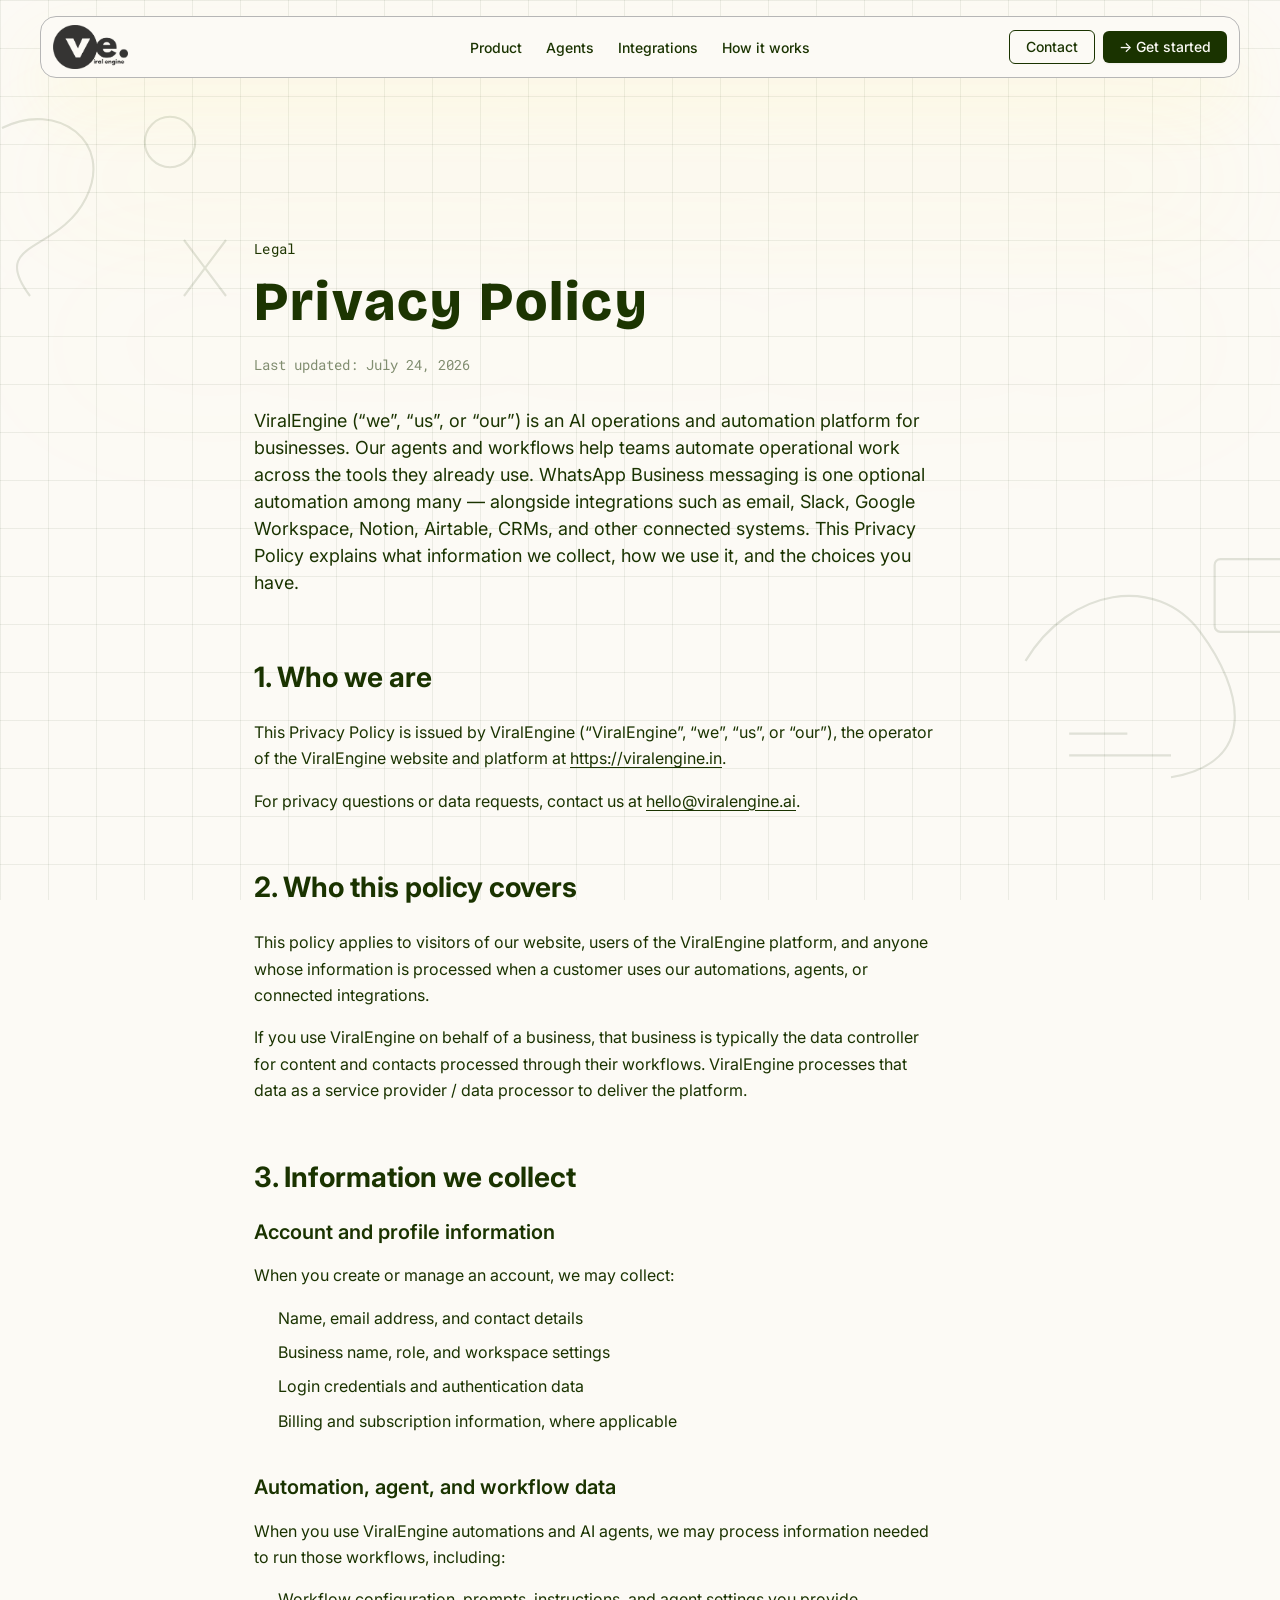
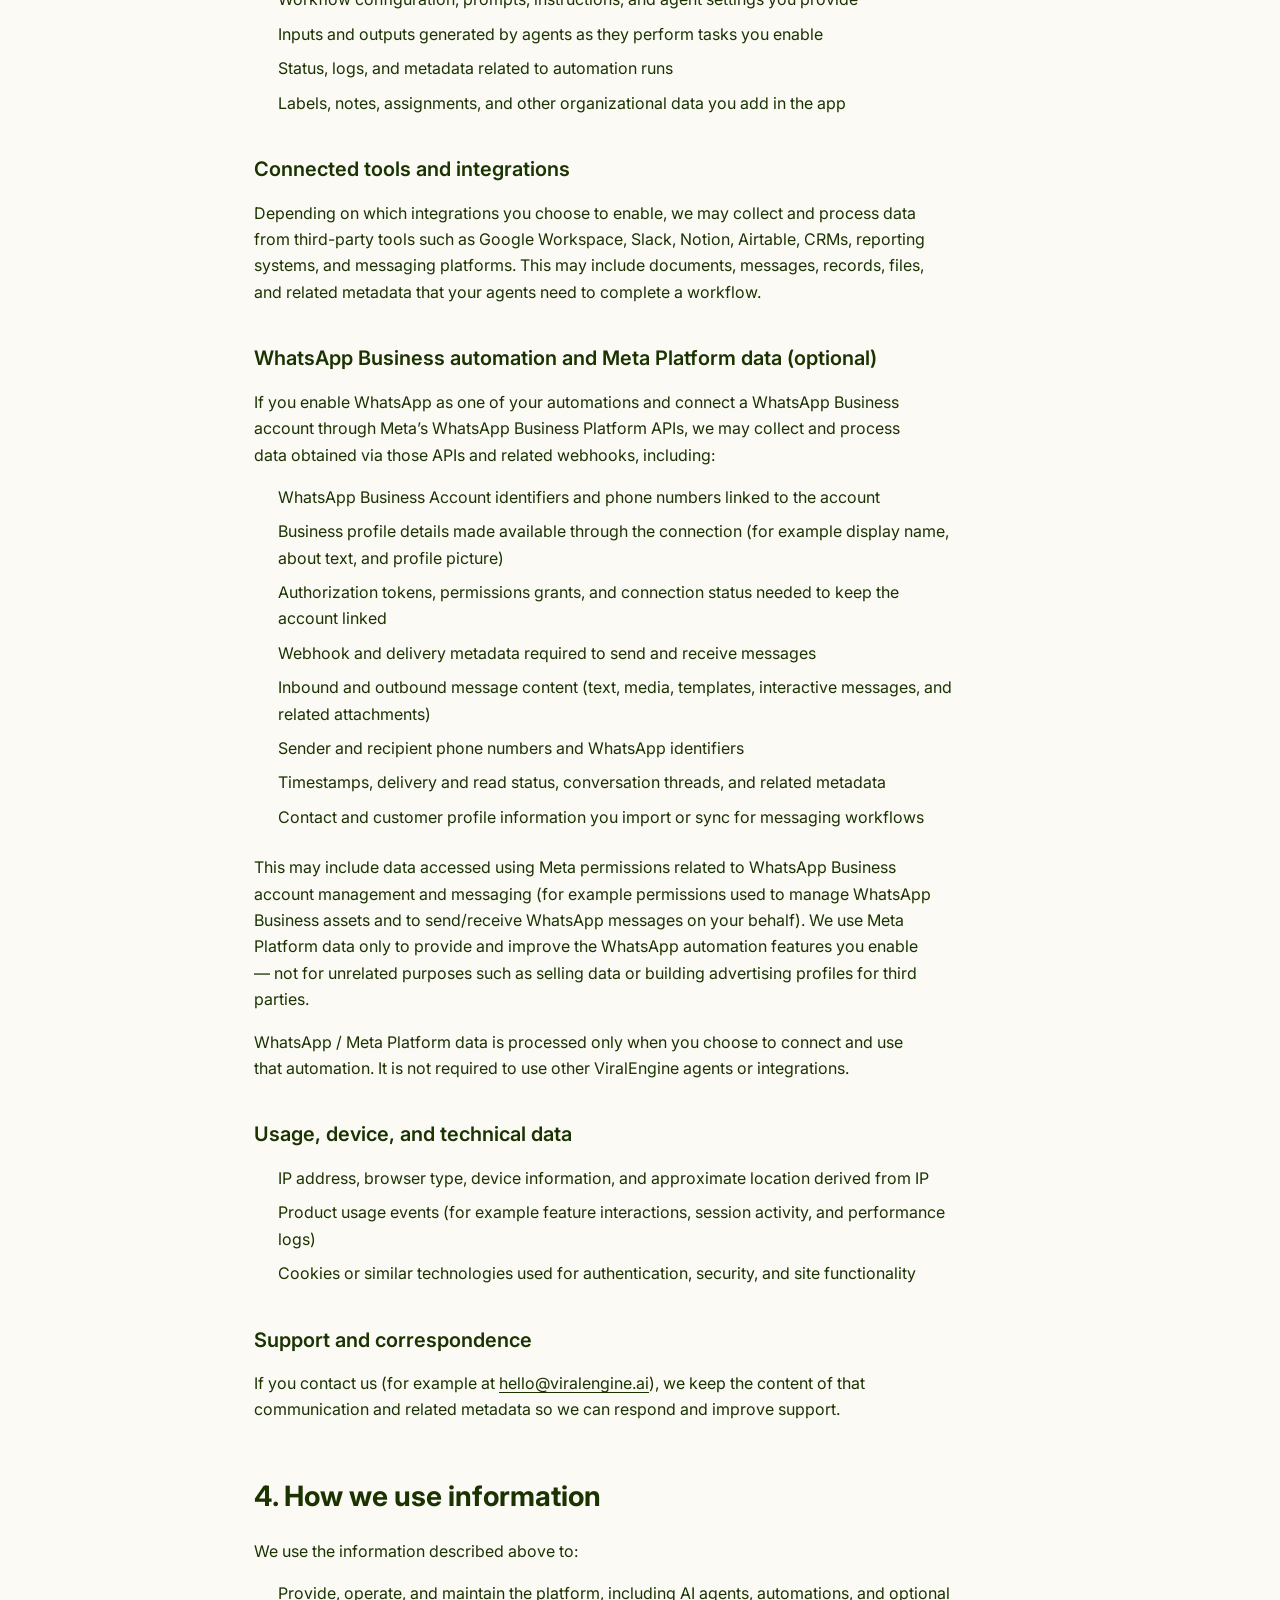
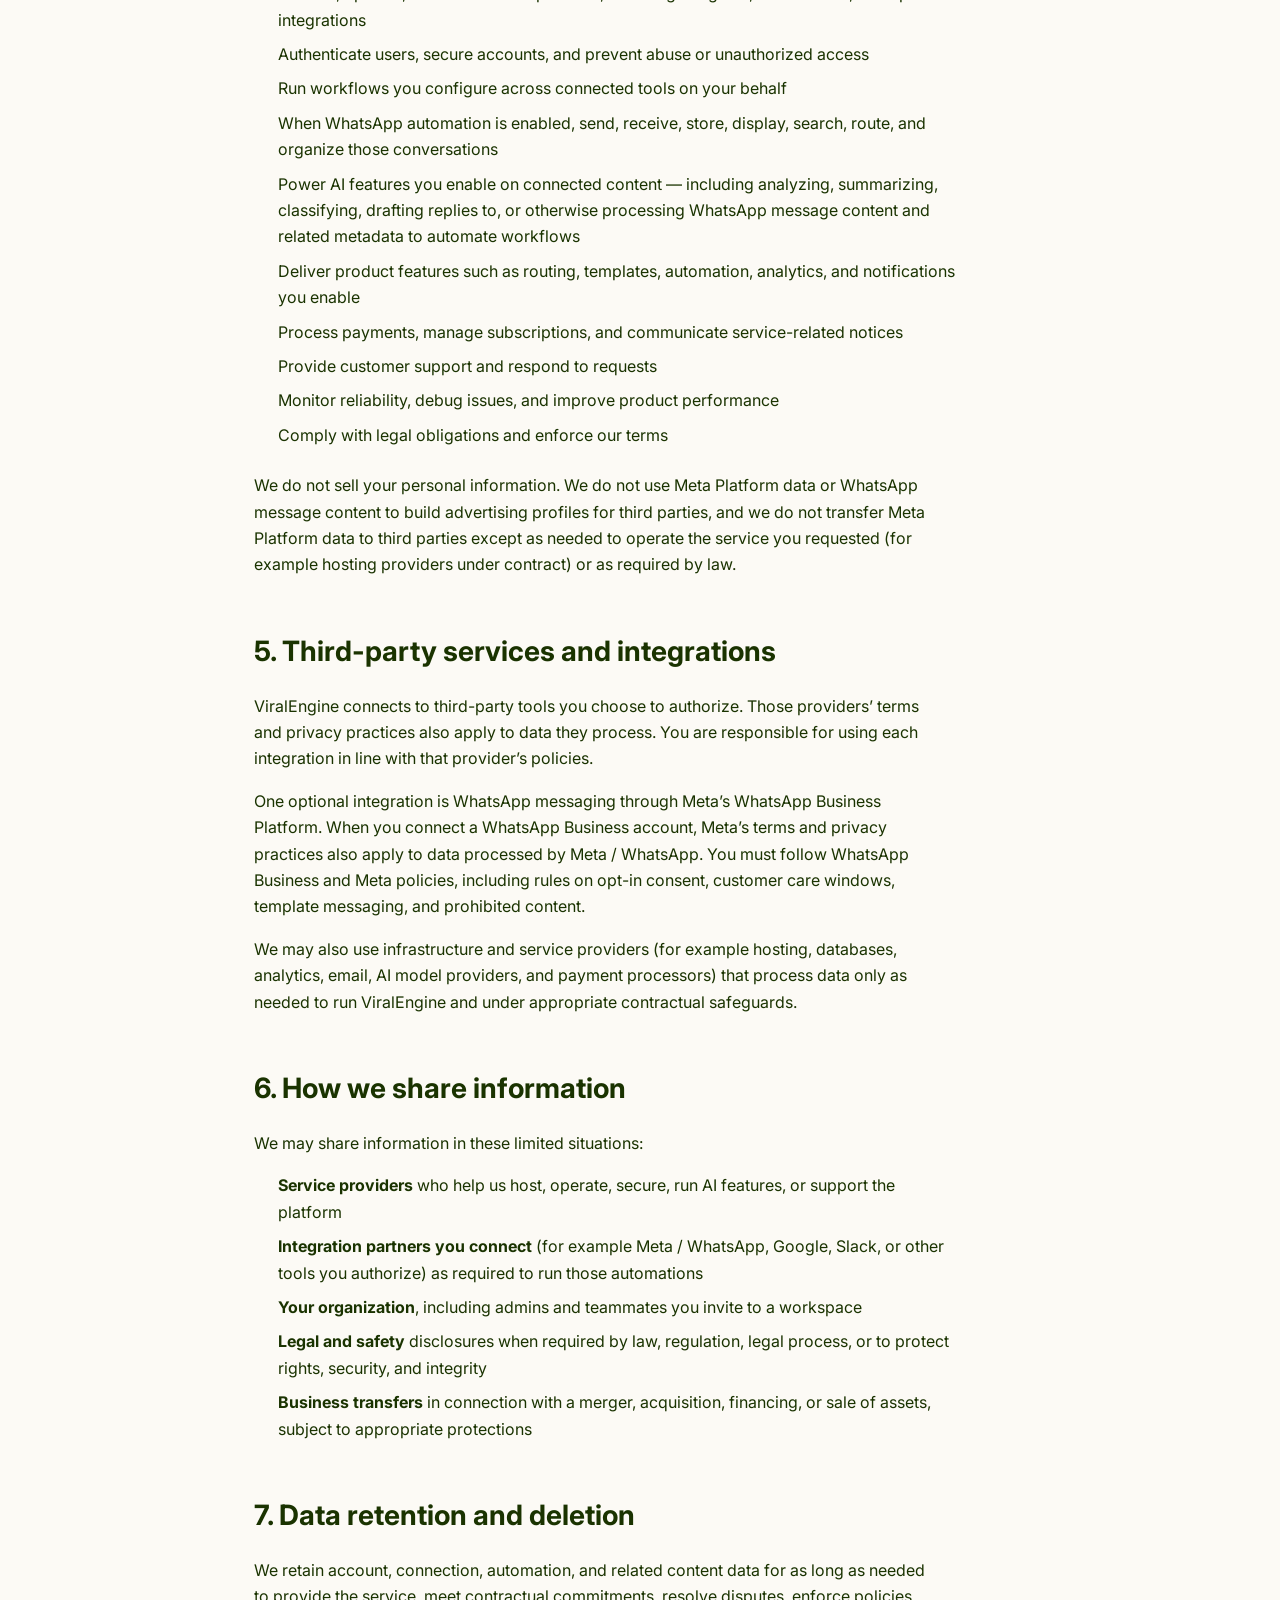
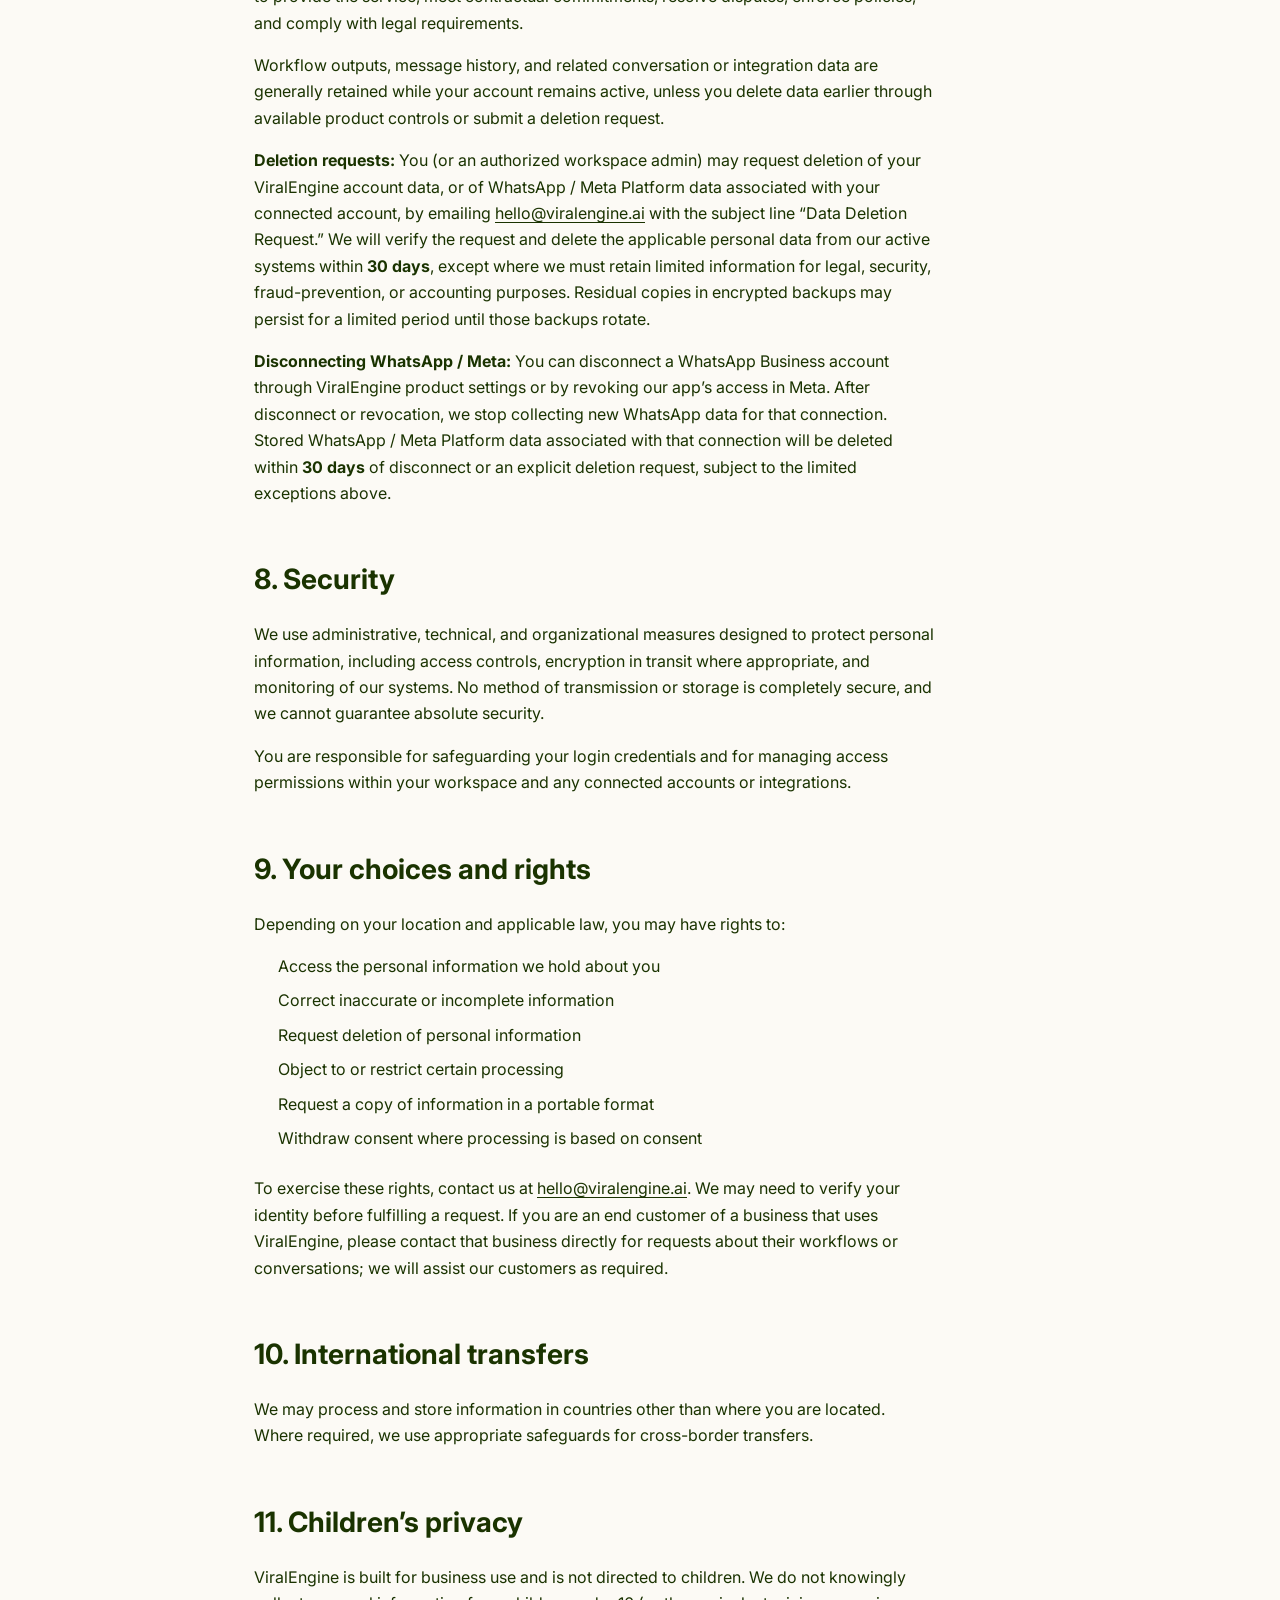
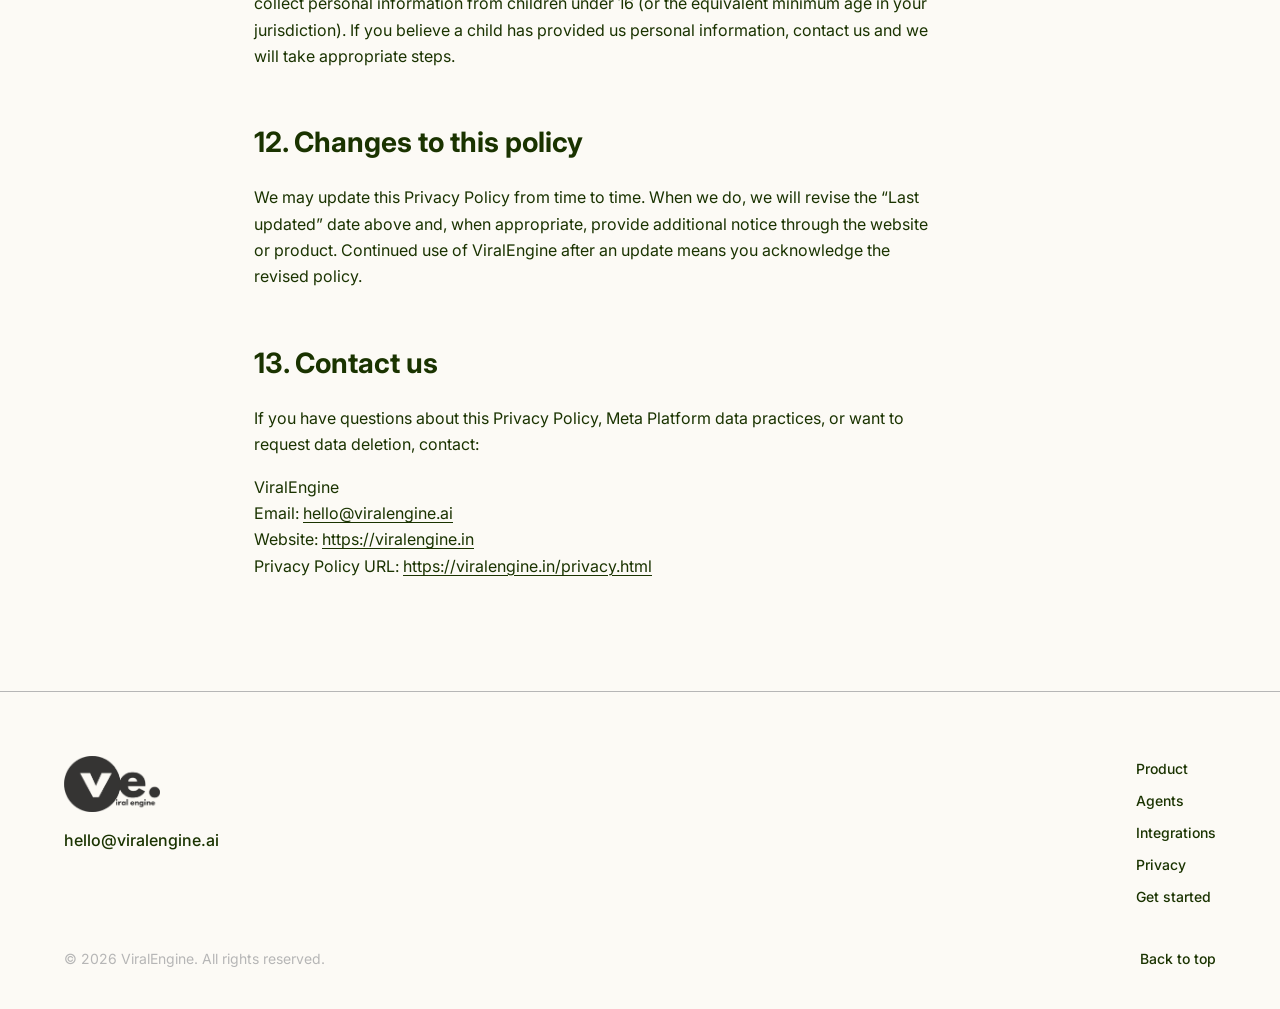
==== commit 8566f587: "Strengthen privacy policy for Meta app review. Reframe WhatsApp as an optional automation, add delet" ====
--- a/privacy.html
+++ b/privacy.html
@@ -5,11 +5,11 @@
   <meta name="viewport" content="width=device-width, initial-scale=1.0">
 
   <title>Privacy Policy — ViralEngine</title>
-  <meta name="description" content="How ViralEngine collects, uses, and protects data when you connect your WhatsApp Business account and manage messaging through our platform.">
+  <meta name="description" content="How ViralEngine collects, uses, and protects data across our AI automation platform and connected tools, including optional WhatsApp Business messaging.">
   <meta name="robots" content="index, follow">
 
   <meta property="og:title" content="Privacy Policy — ViralEngine">
-  <meta property="og:description" content="How ViralEngine handles account data, WhatsApp Business messaging, and your privacy rights.">
+  <meta property="og:description" content="How ViralEngine handles account data, automations, integrations, and your privacy rights.">
   <meta property="og:type" content="website">
 
   <link rel="preconnect" href="https://fonts.googleapis.com">
@@ -67,7 +67,7 @@
         <h1 class="legal-title">Privacy Policy</h1>
         <p class="legal-updated">Last updated: July 24, 2026</p>
         <p class="legal-lead">
-          ViralEngine (“we”, “us”, or “our”) provides a platform that lets businesses connect their WhatsApp Business account and manage WhatsApp communication through our app. This Privacy Policy explains what information we collect, how we use it, and the choices you have.
+          ViralEngine (“we”, “us”, or “our”) is an AI operations and automation platform for businesses. Our agents and workflows help teams automate operational work across the tools they already use. WhatsApp Business messaging is one optional automation among many — alongside integrations such as email, Slack, Google Workspace, Notion, Airtable, CRMs, and other connected systems. This Privacy Policy explains what information we collect, how we use it, and the choices you have.
         </p>
       </div>
     </section>
@@ -75,15 +75,23 @@
     <section class="section section--tight legal-section">
       <div class="container container--narrow">
         <article class="legal-content">
-          <h2>1. Who this policy covers</h2>
-          <p>
-            This policy applies to visitors of our website, users of the ViralEngine platform, and anyone whose information is processed when a customer connects a WhatsApp Business account and handles messaging through our services.
-          </p>
-          <p>
-            If you use ViralEngine on behalf of a business, that business is typically the data controller for message content and end-customer contacts. ViralEngine processes that data as a service provider to deliver the platform.
-          </p>
-
-          <h2>2. Information we collect</h2>
+          <h2>1. Who we are</h2>
+          <p>
+            This Privacy Policy is issued by ViralEngine (“ViralEngine”, “we”, “us”, or “our”), the operator of the ViralEngine website and platform at <a href="https://viralengine.in">https://viralengine.in</a>.
+          </p>
+          <p>
+            For privacy questions or data requests, contact us at <a href="mailto:hello@viralengine.ai">hello@viralengine.ai</a>.
+          </p>
+
+          <h2>2. Who this policy covers</h2>
+          <p>
+            This policy applies to visitors of our website, users of the ViralEngine platform, and anyone whose information is processed when a customer uses our automations, agents, or connected integrations.
+          </p>
+          <p>
+            If you use ViralEngine on behalf of a business, that business is typically the data controller for content and contacts processed through their workflows. ViralEngine processes that data as a service provider / data processor to deliver the platform.
+          </p>
+
+          <h2>3. Information we collect</h2>
 
           <h3>Account and profile information</h3>
           <p>When you create or manage an account, we may collect:</p>
@@ -94,28 +102,42 @@
             <li>Billing and subscription information, where applicable</li>
           </ul>
 
-          <h3>WhatsApp Business connection data</h3>
-          <p>
-            When you connect a WhatsApp Business account (including via Meta / WhatsApp Business Platform APIs), we may collect and process:
+          <h3>Automation, agent, and workflow data</h3>
+          <p>
+            When you use ViralEngine automations and AI agents, we may process information needed to run those workflows, including:
+          </p>
+          <ul>
+            <li>Workflow configuration, prompts, instructions, and agent settings you provide</li>
+            <li>Inputs and outputs generated by agents as they perform tasks you enable</li>
+            <li>Status, logs, and metadata related to automation runs</li>
+            <li>Labels, notes, assignments, and other organizational data you add in the app</li>
+          </ul>
+
+          <h3>Connected tools and integrations</h3>
+          <p>
+            Depending on which integrations you choose to enable, we may collect and process data from third-party tools such as Google Workspace, Slack, Notion, Airtable, CRMs, reporting systems, and messaging platforms. This may include documents, messages, records, files, and related metadata that your agents need to complete a workflow.
+          </p>
+
+          <h3>WhatsApp Business automation and Meta Platform data (optional)</h3>
+          <p>
+            If you enable WhatsApp as one of your automations and connect a WhatsApp Business account through Meta’s WhatsApp Business Platform APIs, we may collect and process data obtained via those APIs and related webhooks, including:
           </p>
           <ul>
             <li>WhatsApp Business Account identifiers and phone numbers linked to the account</li>
             <li>Business profile details made available through the connection (for example display name, about text, and profile picture)</li>
-            <li>Authorization tokens and connection status needed to keep the account linked</li>
+            <li>Authorization tokens, permissions grants, and connection status needed to keep the account linked</li>
             <li>Webhook and delivery metadata required to send and receive messages</li>
-          </ul>
-
-          <h3>Messaging and communication data</h3>
-          <p>
-            To let you handle WhatsApp communication in our app, we process message-related data associated with your connected account, which may include:
-          </p>
-          <ul>
-            <li>Inbound and outbound message content (text, media, templates, interactive messages)</li>
+            <li>Inbound and outbound message content (text, media, templates, interactive messages, and related attachments)</li>
             <li>Sender and recipient phone numbers and WhatsApp identifiers</li>
             <li>Timestamps, delivery and read status, conversation threads, and related metadata</li>
-            <li>Labels, tags, notes, assignments, and other organizational data you add in the app</li>
             <li>Contact and customer profile information you import or sync for messaging workflows</li>
           </ul>
+          <p>
+            This may include data accessed using Meta permissions related to WhatsApp Business account management and messaging (for example permissions used to manage WhatsApp Business assets and to send/receive WhatsApp messages on your behalf). We use Meta Platform data only to provide and improve the WhatsApp automation features you enable — not for unrelated purposes such as selling data or building advertising profiles for third parties.
+          </p>
+          <p>
+            WhatsApp / Meta Platform data is processed only when you choose to connect and use that automation. It is not required to use other ViralEngine agents or integrations.
+          </p>
 
           <h3>Usage, device, and technical data</h3>
           <ul>
@@ -129,60 +151,68 @@
             If you contact us (for example at <a href="mailto:hello@viralengine.ai">hello@viralengine.ai</a>), we keep the content of that communication and related metadata so we can respond and improve support.
           </p>
 
-          <h2>3. How we use information</h2>
+          <h2>4. How we use information</h2>
           <p>We use the information described above to:</p>
           <ul>
-            <li>Provide, operate, and maintain the platform, including WhatsApp account connection and messaging</li>
+            <li>Provide, operate, and maintain the platform, including AI agents, automations, and optional integrations</li>
             <li>Authenticate users, secure accounts, and prevent abuse or unauthorized access</li>
-            <li>Send, receive, store, display, search, and organize WhatsApp conversations on your behalf</li>
-            <li>Deliver product features such as templates, routing, automation, analytics, and notifications you enable</li>
+            <li>Run workflows you configure across connected tools on your behalf</li>
+            <li>When WhatsApp automation is enabled, send, receive, store, display, search, route, and organize those conversations</li>
+            <li>Power AI features you enable on connected content — including analyzing, summarizing, classifying, drafting replies to, or otherwise processing WhatsApp message content and related metadata to automate workflows</li>
+            <li>Deliver product features such as routing, templates, automation, analytics, and notifications you enable</li>
             <li>Process payments, manage subscriptions, and communicate service-related notices</li>
             <li>Provide customer support and respond to requests</li>
             <li>Monitor reliability, debug issues, and improve product performance</li>
             <li>Comply with legal obligations and enforce our terms</li>
           </ul>
           <p>
-            We do not sell your personal information. We do not use WhatsApp message content to build advertising profiles for third parties.
-          </p>
-
-          <h2>4. WhatsApp, Meta, and third-party services</h2>
-          <p>
-            WhatsApp messaging is provided through Meta’s WhatsApp Business Platform. When you connect your WhatsApp Business account, Meta’s terms and privacy practices also apply to data processed by Meta / WhatsApp.
-          </p>
-          <p>
-            You are responsible for using the integration in line with WhatsApp Business and Meta policies, including rules on opt-in consent, customer care windows, template messaging, and prohibited content.
-          </p>
-          <p>
-            We may also use infrastructure and service providers (for example hosting, databases, analytics, email, and payment processors) that process data only as needed to run ViralEngine and under appropriate contractual safeguards.
-          </p>
-
-          <h2>5. How we share information</h2>
+            We do not sell your personal information. We do not use Meta Platform data or WhatsApp message content to build advertising profiles for third parties, and we do not transfer Meta Platform data to third parties except as needed to operate the service you requested (for example hosting providers under contract) or as required by law.
+          </p>
+
+          <h2>5. Third-party services and integrations</h2>
+          <p>
+            ViralEngine connects to third-party tools you choose to authorize. Those providers’ terms and privacy practices also apply to data they process. You are responsible for using each integration in line with that provider’s policies.
+          </p>
+          <p>
+            One optional integration is WhatsApp messaging through Meta’s WhatsApp Business Platform. When you connect a WhatsApp Business account, Meta’s terms and privacy practices also apply to data processed by Meta / WhatsApp. You must follow WhatsApp Business and Meta policies, including rules on opt-in consent, customer care windows, template messaging, and prohibited content.
+          </p>
+          <p>
+            We may also use infrastructure and service providers (for example hosting, databases, analytics, email, AI model providers, and payment processors) that process data only as needed to run ViralEngine and under appropriate contractual safeguards.
+          </p>
+
+          <h2>6. How we share information</h2>
           <p>We may share information in these limited situations:</p>
           <ul>
-            <li><strong>Service providers</strong> who help us host, operate, secure, or support the platform</li>
-            <li><strong>Meta / WhatsApp</strong> as required to connect accounts and transmit messages</li>
+            <li><strong>Service providers</strong> who help us host, operate, secure, run AI features, or support the platform</li>
+            <li><strong>Integration partners you connect</strong> (for example Meta / WhatsApp, Google, Slack, or other tools you authorize) as required to run those automations</li>
             <li><strong>Your organization</strong>, including admins and teammates you invite to a workspace</li>
             <li><strong>Legal and safety</strong> disclosures when required by law, regulation, legal process, or to protect rights, security, and integrity</li>
             <li><strong>Business transfers</strong> in connection with a merger, acquisition, financing, or sale of assets, subject to appropriate protections</li>
           </ul>
 
-          <h2>6. Data retention</h2>
-          <p>
-            We retain account, connection, and messaging data for as long as needed to provide the service, meet contractual commitments, resolve disputes, enforce policies, and comply with legal requirements.
-          </p>
-          <p>
-            Message history and related conversation data are generally retained while your account remains active and for a reasonable period afterward, unless you delete data earlier through available product controls or request deletion where applicable. Retention periods may vary by feature, legal obligation, and backup systems.
-          </p>
-
-          <h2>7. Security</h2>
+          <h2>7. Data retention and deletion</h2>
+          <p>
+            We retain account, connection, automation, and related content data for as long as needed to provide the service, meet contractual commitments, resolve disputes, enforce policies, and comply with legal requirements.
+          </p>
+          <p>
+            Workflow outputs, message history, and related conversation or integration data are generally retained while your account remains active, unless you delete data earlier through available product controls or submit a deletion request.
+          </p>
+          <p>
+            <strong>Deletion requests:</strong> You (or an authorized workspace admin) may request deletion of your ViralEngine account data, or of WhatsApp / Meta Platform data associated with your connected account, by emailing <a href="mailto:hello@viralengine.ai">hello@viralengine.ai</a> with the subject line “Data Deletion Request.” We will verify the request and delete the applicable personal data from our active systems within <strong>30 days</strong>, except where we must retain limited information for legal, security, fraud-prevention, or accounting purposes. Residual copies in encrypted backups may persist for a limited period until those backups rotate.
+          </p>
+          <p>
+            <strong>Disconnecting WhatsApp / Meta:</strong> You can disconnect a WhatsApp Business account through ViralEngine product settings or by revoking our app’s access in Meta. After disconnect or revocation, we stop collecting new WhatsApp data for that connection. Stored WhatsApp / Meta Platform data associated with that connection will be deleted within <strong>30 days</strong> of disconnect or an explicit deletion request, subject to the limited exceptions above.
+          </p>
+
+          <h2>8. Security</h2>
           <p>
             We use administrative, technical, and organizational measures designed to protect personal information, including access controls, encryption in transit where appropriate, and monitoring of our systems. No method of transmission or storage is completely secure, and we cannot guarantee absolute security.
           </p>
           <p>
-            You are responsible for safeguarding your login credentials and for managing access permissions within your workspace and connected WhatsApp Business account.
-          </p>
-
-          <h2>8. Your choices and rights</h2>
+            You are responsible for safeguarding your login credentials and for managing access permissions within your workspace and any connected accounts or integrations.
+          </p>
+
+          <h2>9. Your choices and rights</h2>
           <p>Depending on your location and applicable law, you may have rights to:</p>
           <ul>
             <li>Access the personal information we hold about you</li>
@@ -193,35 +223,33 @@
             <li>Withdraw consent where processing is based on consent</li>
           </ul>
           <p>
-            To exercise these rights, contact us at <a href="mailto:hello@viralengine.ai">hello@viralengine.ai</a>. We may need to verify your identity before fulfilling a request. If you are an end customer messaging a business that uses ViralEngine, please contact that business directly for requests about their WhatsApp conversations; we will assist our customers as required.
-          </p>
-          <p>
-            You can disconnect a WhatsApp Business account from ViralEngine through the product settings (or by revoking access in Meta). Disconnecting stops future syncing through our app; previously stored data may remain until deleted under our retention practices or a valid deletion request.
-          </p>
-
-          <h2>9. International transfers</h2>
+            To exercise these rights, contact us at <a href="mailto:hello@viralengine.ai">hello@viralengine.ai</a>. We may need to verify your identity before fulfilling a request. If you are an end customer of a business that uses ViralEngine, please contact that business directly for requests about their workflows or conversations; we will assist our customers as required.
+          </p>
+
+          <h2>10. International transfers</h2>
           <p>
             We may process and store information in countries other than where you are located. Where required, we use appropriate safeguards for cross-border transfers.
           </p>
 
-          <h2>10. Children’s privacy</h2>
+          <h2>11. Children’s privacy</h2>
           <p>
             ViralEngine is built for business use and is not directed to children. We do not knowingly collect personal information from children under 16 (or the equivalent minimum age in your jurisdiction). If you believe a child has provided us personal information, contact us and we will take appropriate steps.
           </p>
 
-          <h2>11. Changes to this policy</h2>
+          <h2>12. Changes to this policy</h2>
           <p>
             We may update this Privacy Policy from time to time. When we do, we will revise the “Last updated” date above and, when appropriate, provide additional notice through the website or product. Continued use of ViralEngine after an update means you acknowledge the revised policy.
           </p>
 
-          <h2>12. Contact us</h2>
-          <p>
-            If you have questions about this Privacy Policy or our data practices, contact:
+          <h2>13. Contact us</h2>
+          <p>
+            If you have questions about this Privacy Policy, Meta Platform data practices, or want to request data deletion, contact:
           </p>
           <p>
             ViralEngine<br>
             Email: <a href="mailto:hello@viralengine.ai">hello@viralengine.ai</a><br>
-            Website: <a href="https://viralengine.in">https://viralengine.in</a>
+            Website: <a href="https://viralengine.in">https://viralengine.in</a><br>
+            Privacy Policy URL: <a href="https://viralengine.in/privacy.html">https://viralengine.in/privacy.html</a>
           </p>
         </article>
       </div>
--- a/index.css
+++ b/index.css
@@ -907,7 +907,7 @@
 
 /* ===== LEGAL / PRIVACY ===== */
 .legal-hero {
-  padding: calc(var(--spacing-120) + var(--spacing-32)) 0 var(--spacing-32);
+  padding: calc(var(--spacing-120) + var(--spacing-32)) 0 var(--spacing-40);
 }
 
 .legal-title {
@@ -917,7 +917,7 @@
   line-height: var(--leading-heading);
   letter-spacing: var(--tracking-heading);
   color: var(--color-forest-ink);
-  margin: var(--spacing-16) 0 var(--spacing-16);
+  margin: var(--spacing-16) 0 var(--spacing-24);
 }
 
 .legal-updated {
@@ -925,7 +925,7 @@
   font-size: var(--text-caption);
   color: var(--color-forest-ink);
   opacity: 0.55;
-  margin-bottom: var(--spacing-24);
+  margin-bottom: var(--spacing-32);
 }
 
 .legal-lead {
@@ -935,8 +935,10 @@
   max-width: 62ch;
 }
 
-.legal-section {
-  padding-top: var(--spacing-24);
+.legal-section.section,
+.legal-section.section--tight {
+  padding-top: var(--spacing-8);
+  padding-bottom: var(--spacing-96);
 }
 
 .legal-content {
@@ -948,11 +950,11 @@
   font-weight: var(--font-weight-bold);
   font-size: var(--text-subheading);
   line-height: var(--leading-subheading);
-  margin: var(--spacing-56) 0 var(--spacing-16);
+  margin: var(--spacing-56) 0 var(--spacing-24);
 }
 
 .legal-content h2:first-child {
-  margin-top: 0;
+  margin-top: var(--spacing-16);
 }
 
 .legal-content h3 {
@@ -960,7 +962,11 @@
   font-weight: var(--font-weight-semibold);
   font-size: var(--text-body-lg);
   line-height: var(--leading-body-lg);
-  margin: var(--spacing-32) 0 var(--spacing-8);
+  margin: var(--spacing-40) 0 var(--spacing-16);
+}
+
+.legal-content h2 + h3 {
+  margin-top: var(--spacing-24);
 }
 
 .legal-content p,
@@ -981,6 +987,10 @@
 
 .legal-content li {
   margin-bottom: var(--spacing-8);
+}
+
+.legal-content li:last-child {
+  margin-bottom: 0;
 }
 
 .legal-content a {
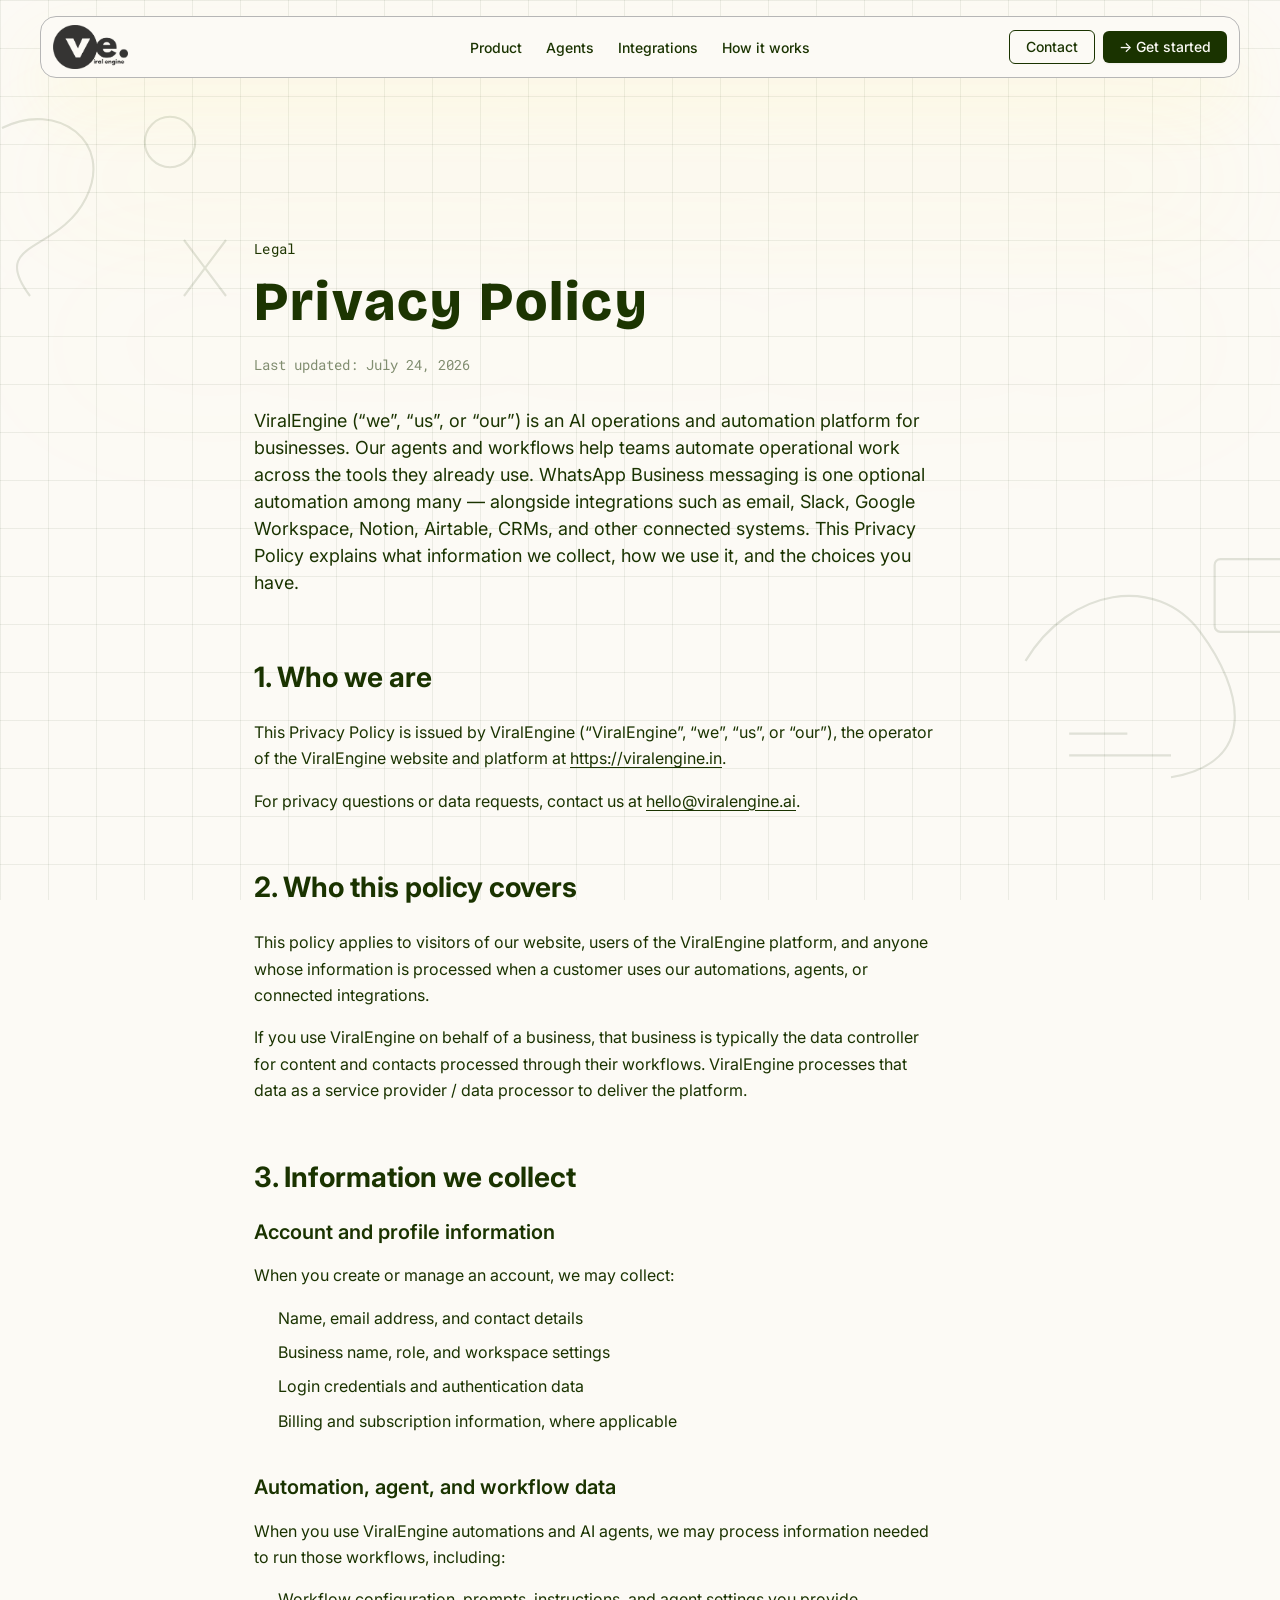
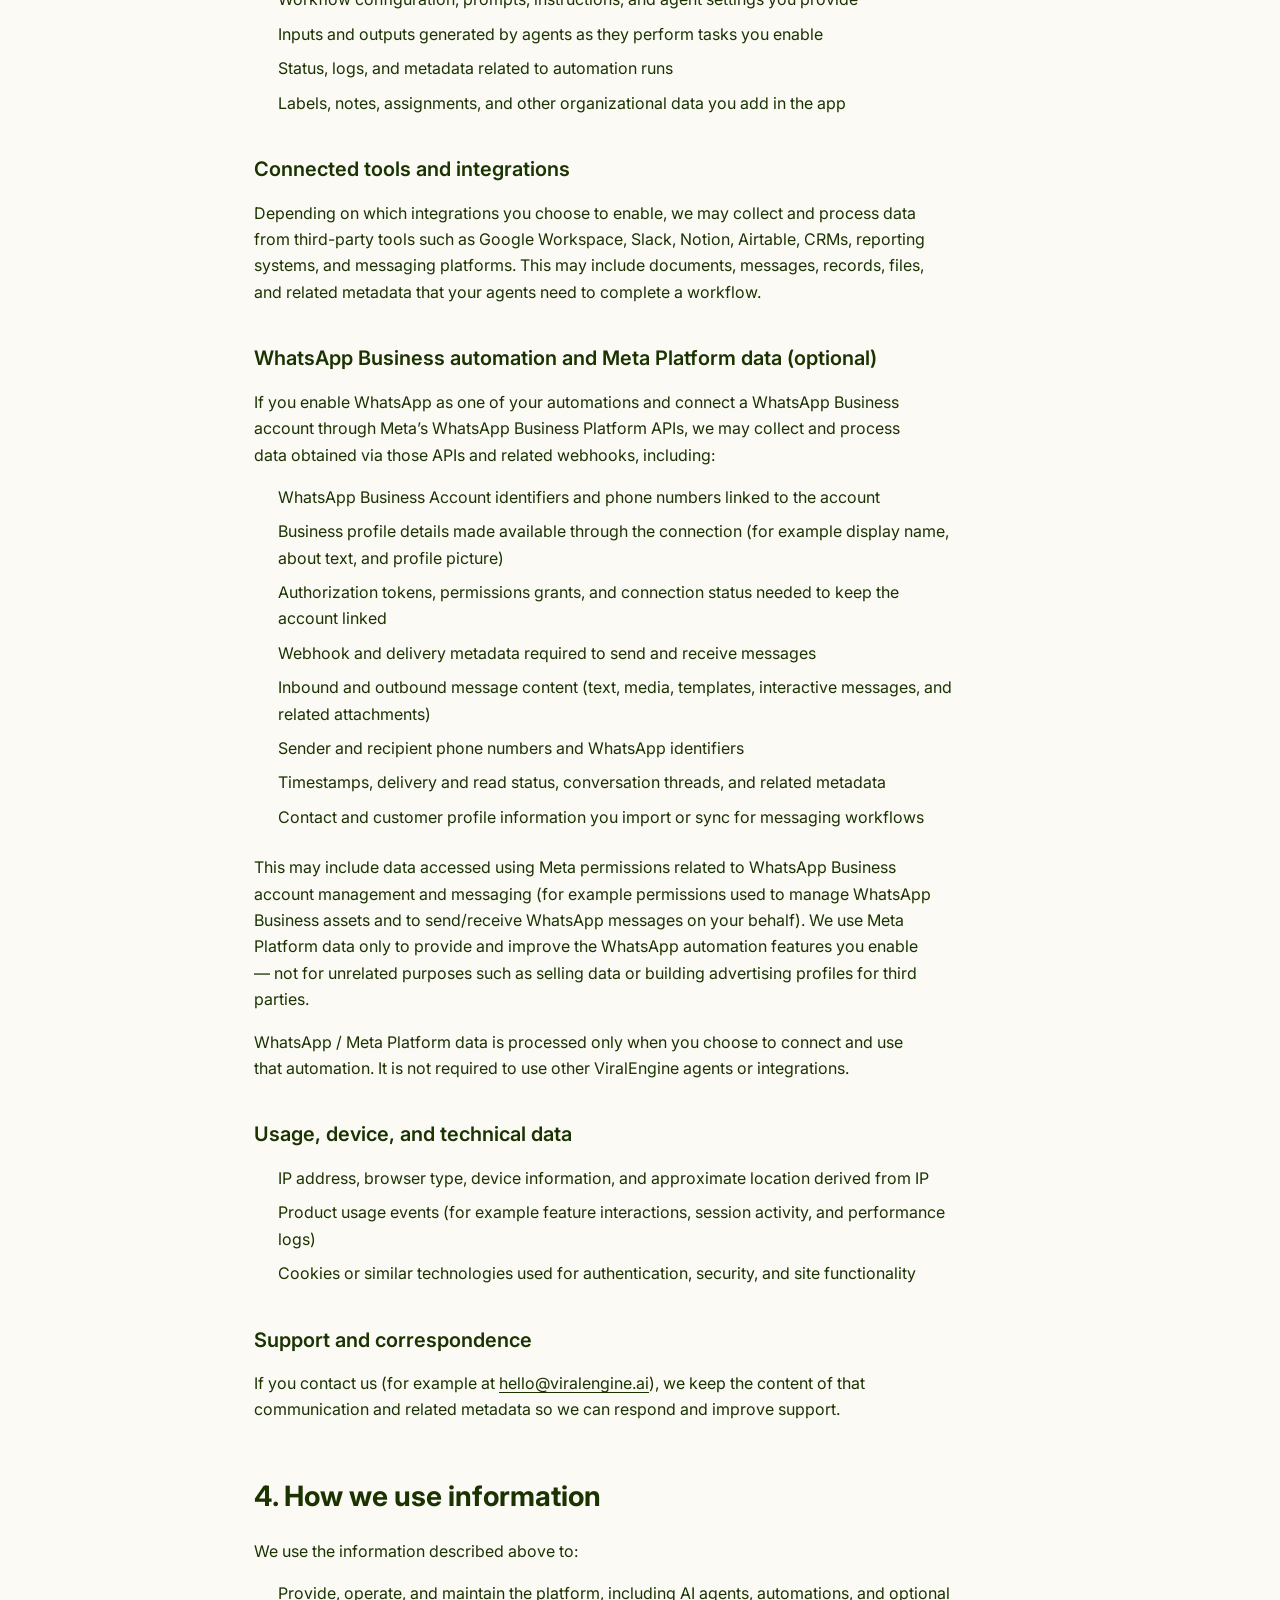
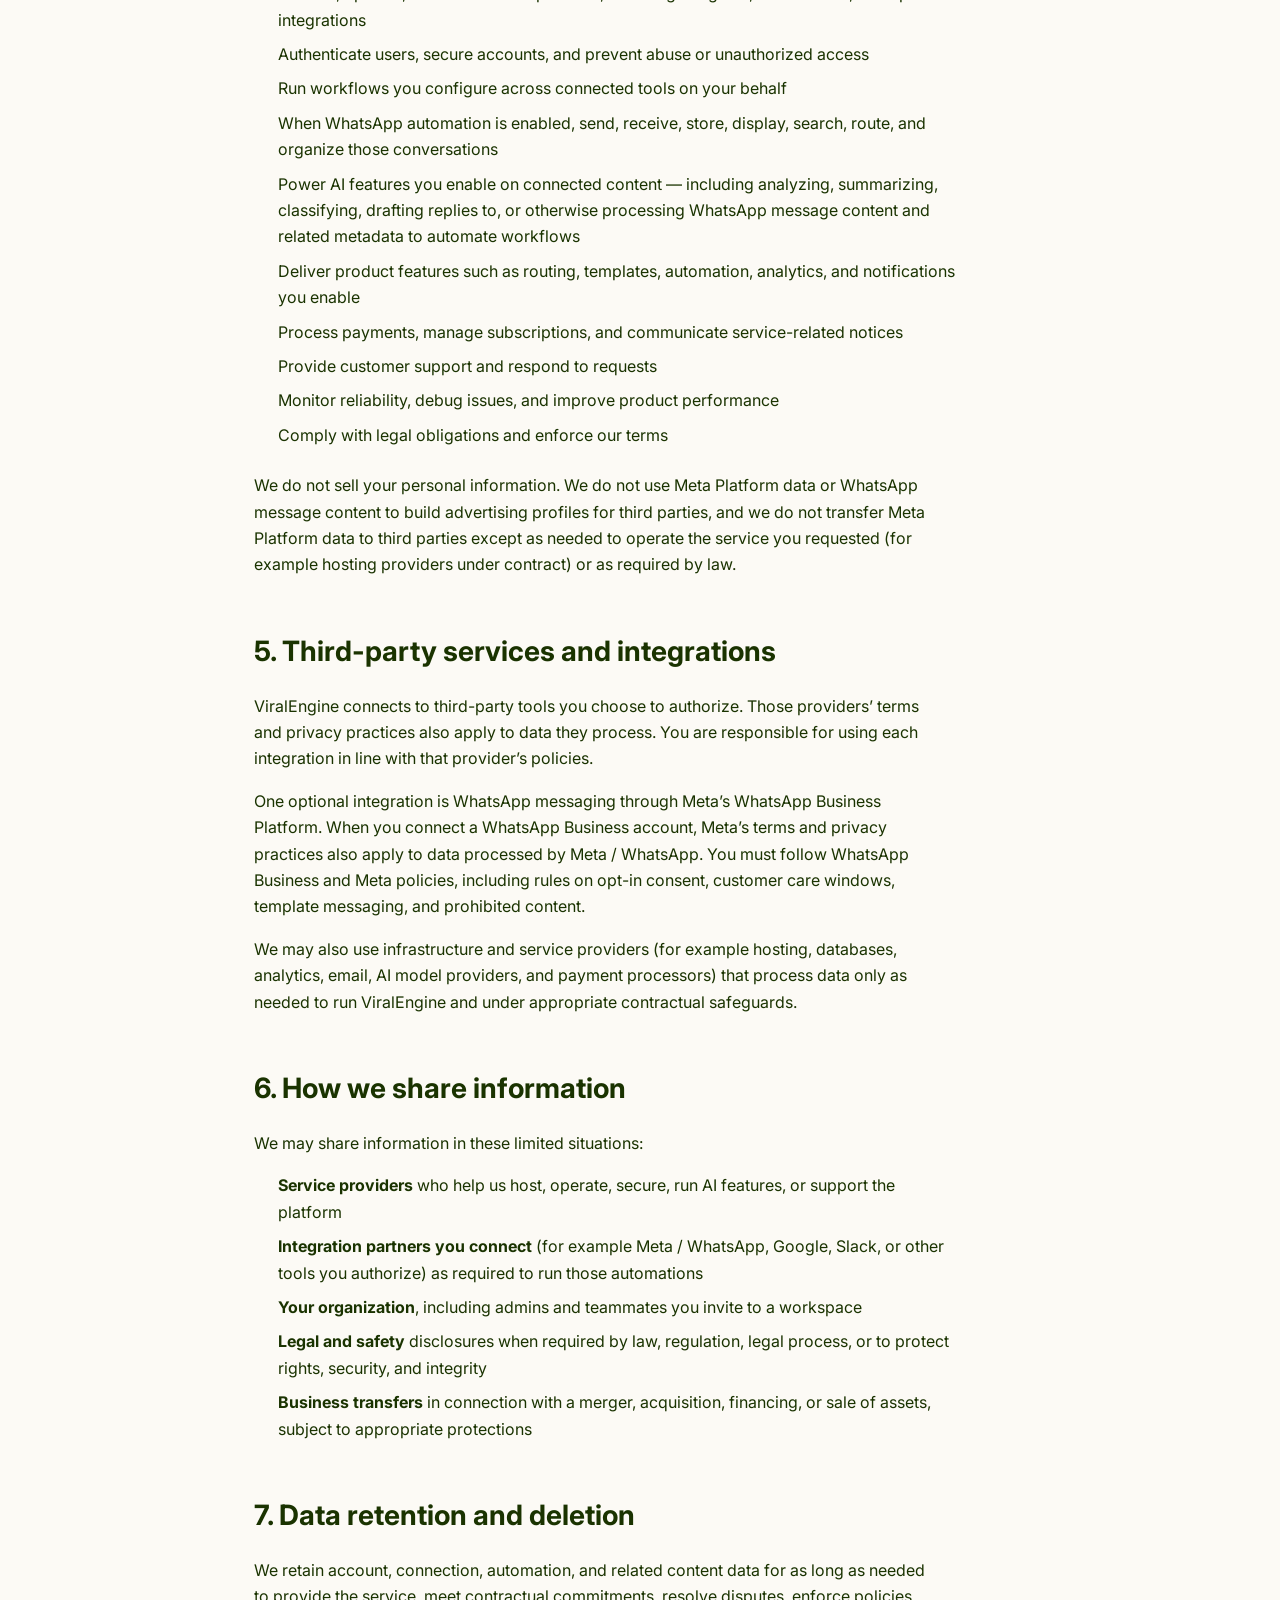
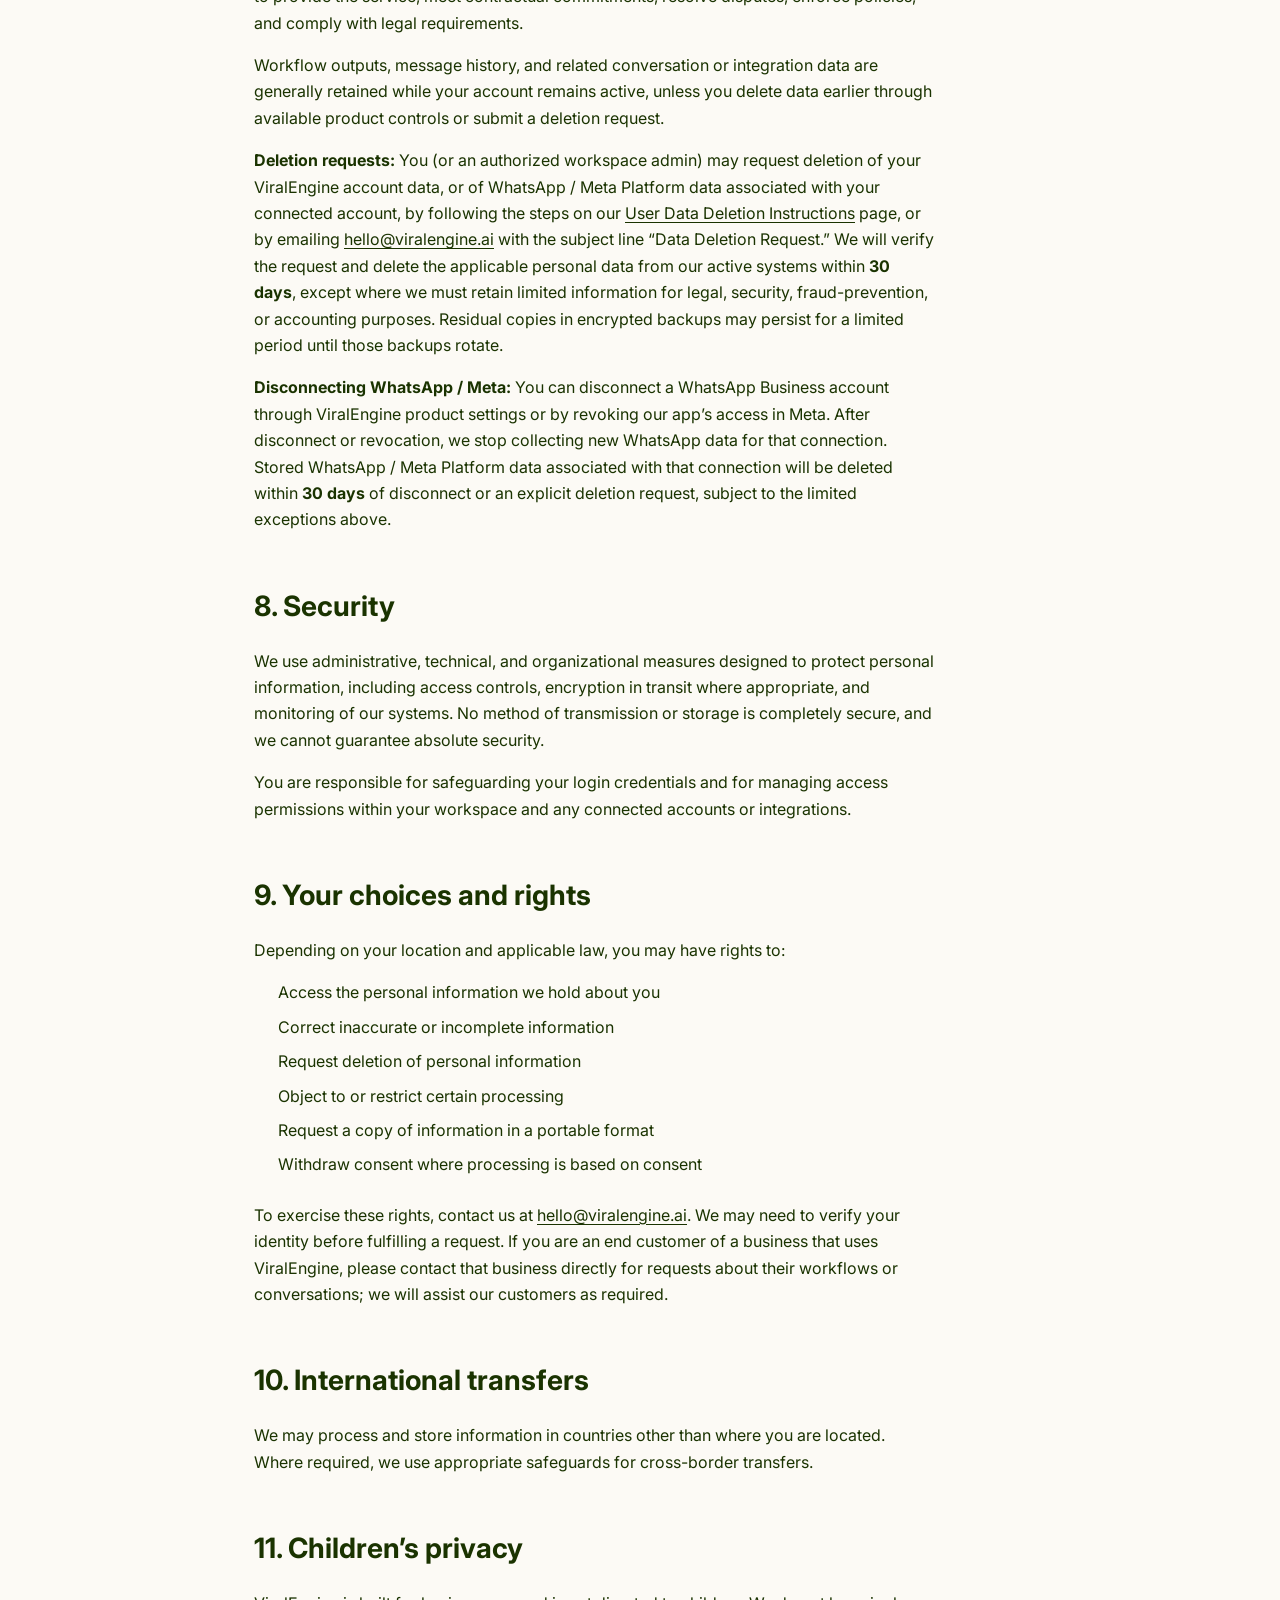
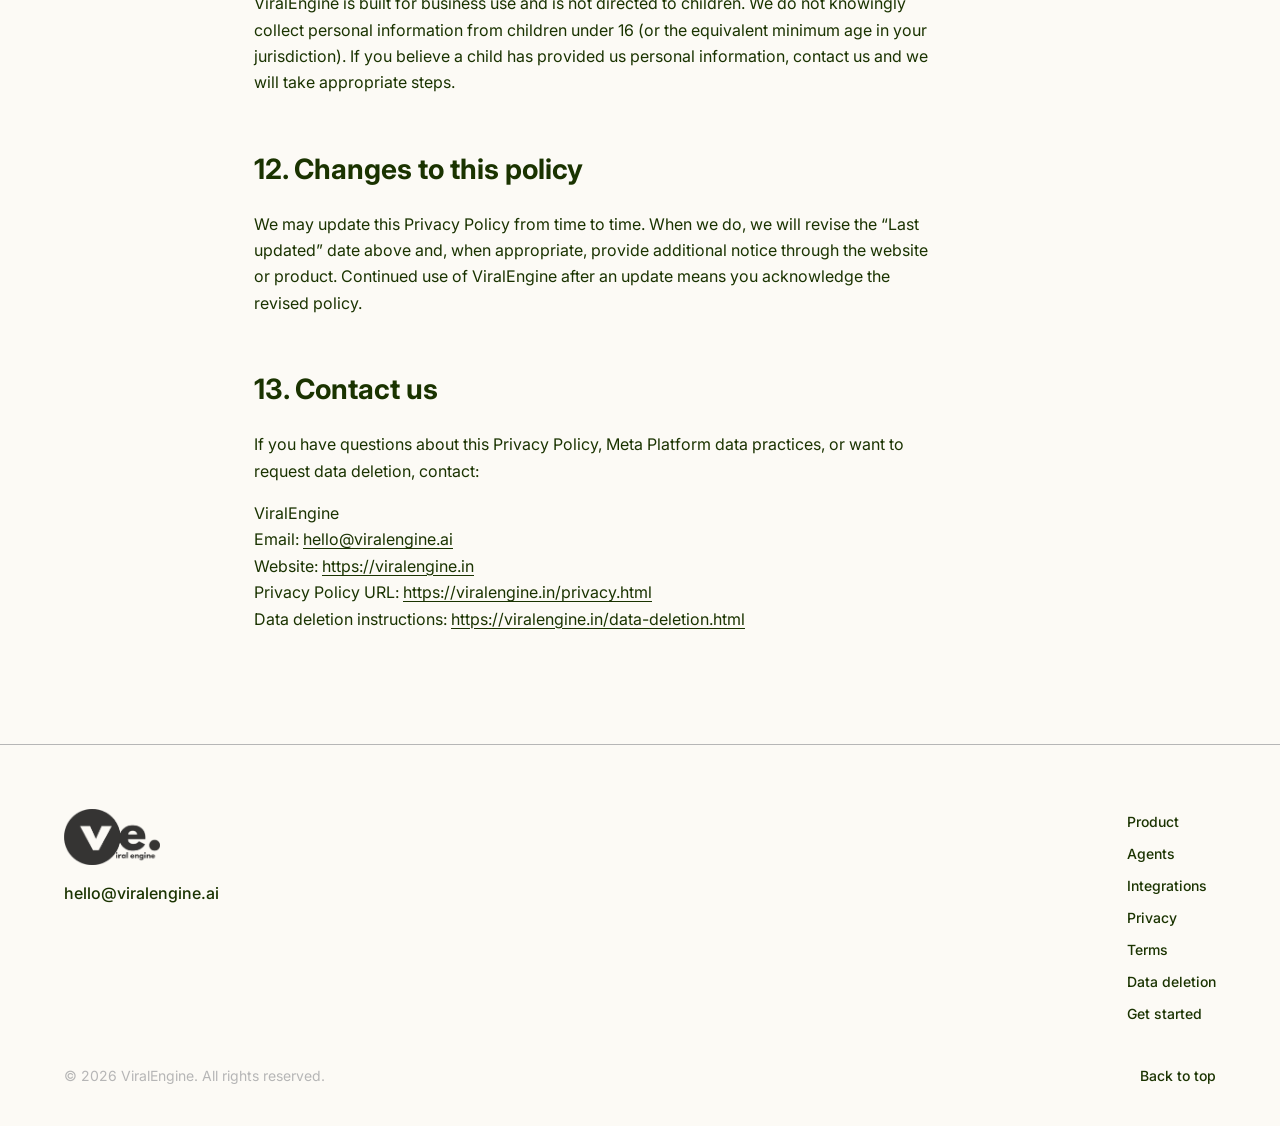
==== commit 363b4b05: "Add Terms of Service and user data deletion pages. Co-authored-by: Cursor <cursoragent@cursor.com>" ====
--- a/privacy.html
+++ b/privacy.html
@@ -198,7 +198,7 @@
             Workflow outputs, message history, and related conversation or integration data are generally retained while your account remains active, unless you delete data earlier through available product controls or submit a deletion request.
           </p>
           <p>
-            <strong>Deletion requests:</strong> You (or an authorized workspace admin) may request deletion of your ViralEngine account data, or of WhatsApp / Meta Platform data associated with your connected account, by emailing <a href="mailto:hello@viralengine.ai">hello@viralengine.ai</a> with the subject line “Data Deletion Request.” We will verify the request and delete the applicable personal data from our active systems within <strong>30 days</strong>, except where we must retain limited information for legal, security, fraud-prevention, or accounting purposes. Residual copies in encrypted backups may persist for a limited period until those backups rotate.
+            <strong>Deletion requests:</strong> You (or an authorized workspace admin) may request deletion of your ViralEngine account data, or of WhatsApp / Meta Platform data associated with your connected account, by following the steps on our <a href="./data-deletion.html">User Data Deletion Instructions</a> page, or by emailing <a href="mailto:hello@viralengine.ai">hello@viralengine.ai</a> with the subject line “Data Deletion Request.” We will verify the request and delete the applicable personal data from our active systems within <strong>30 days</strong>, except where we must retain limited information for legal, security, fraud-prevention, or accounting purposes. Residual copies in encrypted backups may persist for a limited period until those backups rotate.
           </p>
           <p>
             <strong>Disconnecting WhatsApp / Meta:</strong> You can disconnect a WhatsApp Business account through ViralEngine product settings or by revoking our app’s access in Meta. After disconnect or revocation, we stop collecting new WhatsApp data for that connection. Stored WhatsApp / Meta Platform data associated with that connection will be deleted within <strong>30 days</strong> of disconnect or an explicit deletion request, subject to the limited exceptions above.
@@ -249,7 +249,8 @@
             ViralEngine<br>
             Email: <a href="mailto:hello@viralengine.ai">hello@viralengine.ai</a><br>
             Website: <a href="https://viralengine.in">https://viralengine.in</a><br>
-            Privacy Policy URL: <a href="https://viralengine.in/privacy.html">https://viralengine.in/privacy.html</a>
+            Privacy Policy URL: <a href="https://viralengine.in/privacy.html">https://viralengine.in/privacy.html</a><br>
+            Data deletion instructions: <a href="./data-deletion.html">https://viralengine.in/data-deletion.html</a>
           </p>
         </article>
       </div>
@@ -270,6 +271,8 @@
           <li><a href="./index.html#agents">Agents</a></li>
           <li><a href="./index.html#integrations">Integrations</a></li>
           <li><a href="./privacy.html" aria-current="page">Privacy</a></li>
+          <li><a href="./terms.html">Terms</a></li>
+          <li><a href="./data-deletion.html">Data deletion</a></li>
           <li><a href="https://calendly.com/roopamg777/30min" target="_blank" rel="noopener noreferrer">Get started</a></li>
         </ul>
       </div>
--- a/index.css
+++ b/index.css
@@ -985,6 +985,25 @@
   padding-left: var(--spacing-24);
 }
 
+.legal-content ol.legal-steps,
+.legal-content ol {
+  margin: 0 0 var(--spacing-24);
+  padding-left: var(--spacing-24);
+}
+
+.legal-content ol.legal-steps > li,
+.legal-content ol > li {
+  font-size: var(--text-body-sm);
+  line-height: 1.65;
+  max-width: 68ch;
+  margin-bottom: var(--spacing-16);
+}
+
+.legal-content ol.legal-steps ul {
+  margin-top: var(--spacing-8);
+  margin-bottom: var(--spacing-8);
+}
+
 .legal-content li {
   margin-bottom: var(--spacing-8);
 }
